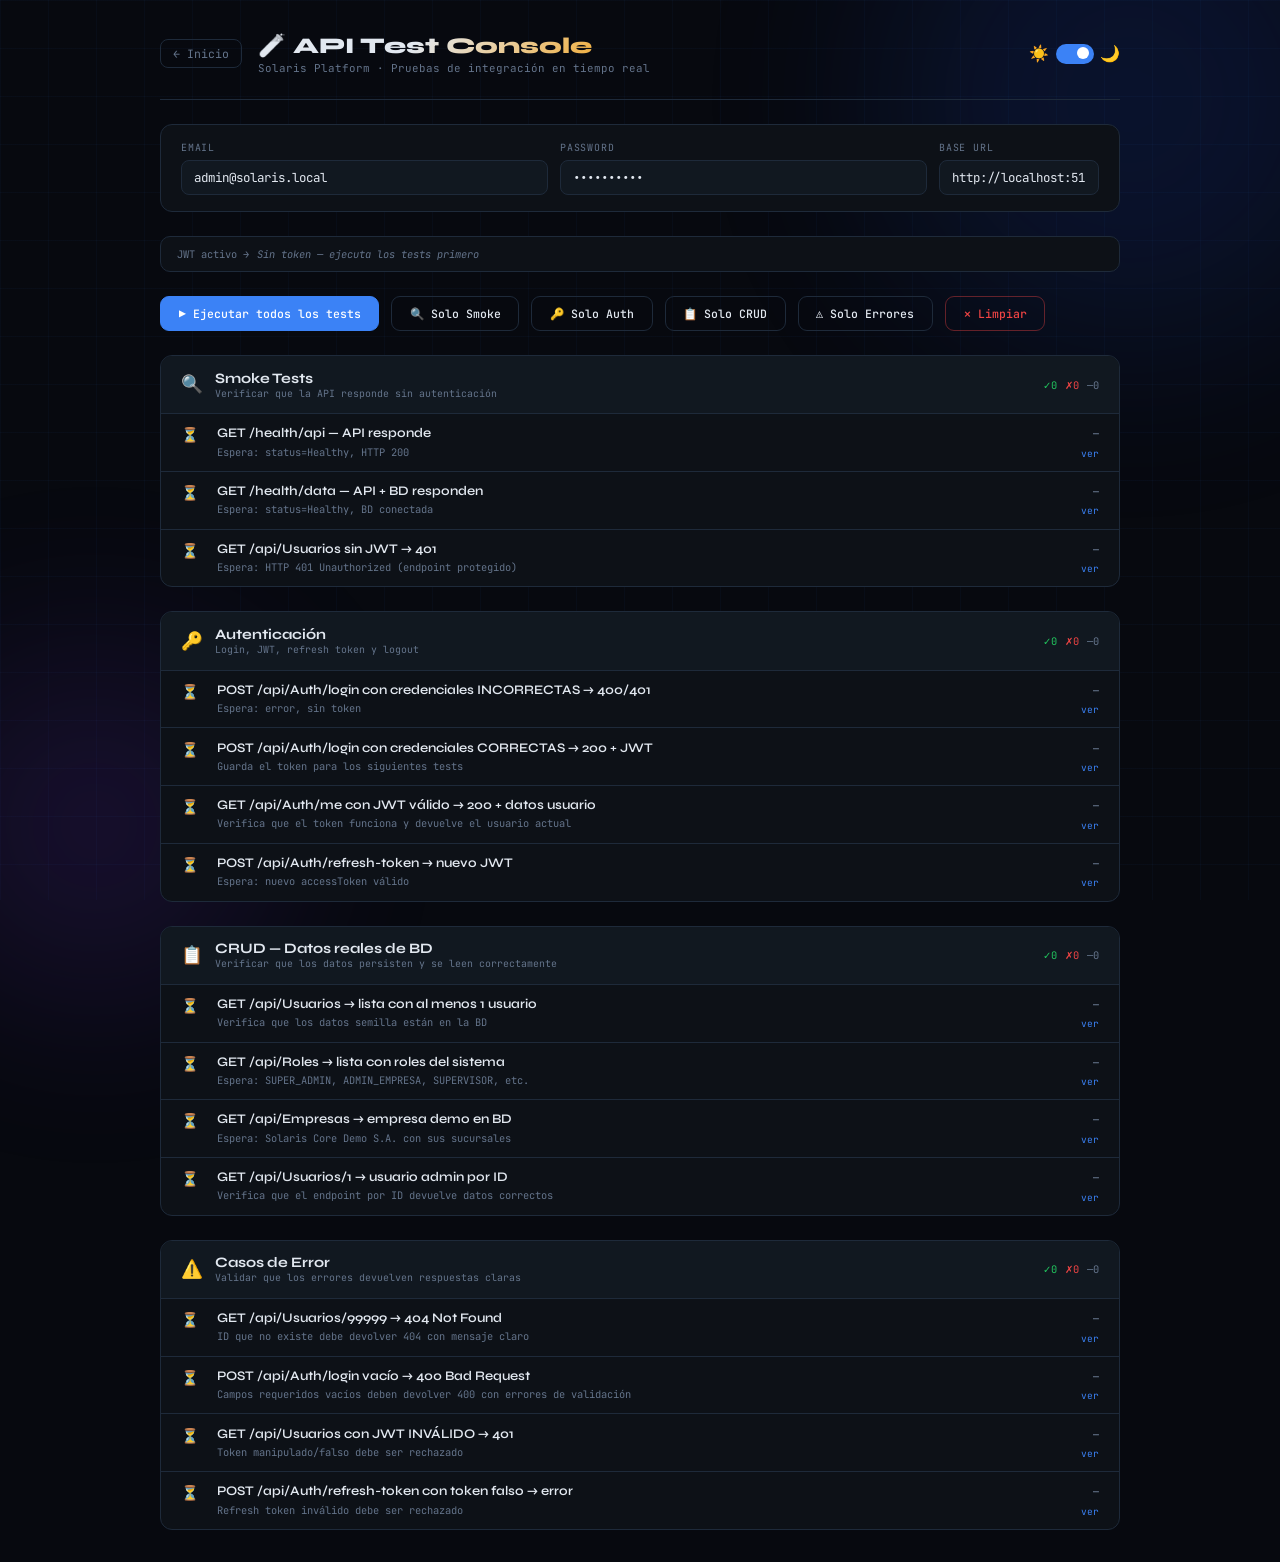
==== src/SolarisPlatform.API/wwwroot/test.html @ d30c2f40 "Primer commit - proyecto Solaris Platform" ====
<!DOCTYPE html>
<html lang="es" data-theme="dark">
<head>
  <meta charset="UTF-8" />
  <meta name="viewport" content="width=device-width, initial-scale=1.0" />
  <title>API Tests · Solaris Platform</title>
  <link rel="preconnect" href="https://fonts.googleapis.com" />
  <link href="https://fonts.googleapis.com/css2?family=Syne:wght@400;600;800&family=JetBrains+Mono:wght@300;400;500&display=swap" rel="stylesheet" />
  <style>
    *, *::before, *::after { box-sizing: border-box; margin: 0; padding: 0; }

    :root, [data-theme="dark"] {
      --bg:      #07090f; --surface: #0d1117; --surface2: #111820;
      --border:  #1e2a3a; --text: #e2e8f0;   --muted: #64748b;
      --green:   #22c55e; --red: #ef4444;     --yellow: #eab308;
      --blue:    #3b82f6; --accent: #f59e0b;
      --grid-color: rgba(59,130,246,.04);
    }
    [data-theme="light"] {
      --bg: #f1f5f9; --surface: #fff; --surface2: #f8fafc;
      --border: #cbd5e1; --text: #0f172a; --muted: #64748b;
      --green: #16a34a; --red: #dc2626; --yellow: #ca8a04;
      --blue: #2563eb; --accent: #d97706;
      --grid-color: rgba(37,99,235,.05);
    }

    body {
      background: var(--bg); color: var(--text);
      font-family: 'Syne', sans-serif;
      min-height: 100vh; padding: 2rem;
      transition: background .35s, color .35s;
    }
    body::before {
      content: ''; position: fixed; inset: 0; pointer-events: none;
      background-image:
        linear-gradient(var(--grid-color) 1px, transparent 1px),
        linear-gradient(90deg, var(--grid-color) 1px, transparent 1px);
      background-size: 48px 48px;
    }

    .orb { position: fixed; border-radius: 50%; filter: blur(100px); pointer-events: none; opacity: .15; animation: drift 16s ease-in-out infinite alternate; }
    .orb-1 { width: 500px; height: 500px; background: #1d4ed8; top: -150px; right: -100px; }
    .orb-2 { width: 350px; height: 350px; background: #7c3aed; bottom: -100px; left: -80px; animation-delay: 6s; }
    @keyframes drift { from { transform:translate(0,0); } to { transform:translate(20px,-25px); } }

    .page {
      position: relative; z-index: 1;
      max-width: 960px; margin: 0 auto;
      display: flex; flex-direction: column; gap: 1.5rem;
      animation: fadeUp .5s ease both;
    }
    @keyframes fadeUp { from { opacity:0; transform:translateY(20px); } to { opacity:1; transform:none; } }

    /* ── Header ── */
    .header {
      display: flex; align-items: center; gap: 1rem;
      border-bottom: 1px solid var(--border); padding-bottom: 1.5rem;
    }
    .back-btn {
      font-family: 'JetBrains Mono', monospace; font-size: .72rem; color: var(--muted);
      text-decoration: none; border: 1px solid var(--border);
      padding: .35rem .75rem; border-radius: 8px;
      transition: border-color .2s, color .2s;
    }
    .back-btn:hover { border-color: var(--blue); color: var(--blue); }
    .header-center h1 {
      font-size: 1.4rem; font-weight: 800;
      background: linear-gradient(135deg, var(--text) 40%, var(--accent));
      -webkit-background-clip: text; -webkit-text-fill-color: transparent; background-clip: text;
    }
    .header-center p { font-family: 'JetBrains Mono', monospace; font-size: .68rem; color: var(--muted); margin-top: 2px; }
    .header-right { margin-left: auto; display: flex; align-items: center; gap: .75rem; }

    /* theme switch */
    .theme-switch { display: flex; align-items: center; gap: .4rem; user-select: none; }
    .toggle { position: relative; width: 38px; height: 20px; cursor: pointer; }
    .toggle input { opacity: 0; width: 0; height: 0; position: absolute; }
    .track { position: absolute; inset: 0; border-radius: 999px; background: var(--border); transition: background .3s; }
    .toggle input:checked + .track { background: var(--blue); }
    .thumb { position: absolute; top: 3px; left: 3px; width: 12px; height: 12px; border-radius: 50%; background: #fff; transition: transform .3s; }
    .toggle input:checked ~ .thumb { transform: translateX(18px); }

    /* ── Credenciales ── */
    .creds-bar {
      display: flex; gap: .75rem; align-items: flex-end;
      background: var(--surface); border: 1px solid var(--border);
      border-radius: 12px; padding: 1rem 1.25rem;
    }
    .field { display: flex; flex-direction: column; gap: .35rem; flex: 1; }
    .field label { font-family: 'JetBrains Mono', monospace; font-size: .62rem; color: var(--muted); text-transform: uppercase; letter-spacing: .08em; }
    .field input {
      background: var(--surface2); border: 1px solid var(--border);
      color: var(--text); font-family: 'JetBrains Mono', monospace; font-size: .78rem;
      padding: .5rem .75rem; border-radius: 8px; outline: none;
      transition: border-color .2s;
    }
    .field input:focus { border-color: var(--blue); }

    /* Token display */
    .token-bar {
      display: flex; gap: .5rem; align-items: center;
      background: var(--surface); border: 1px solid var(--border);
      border-radius: 10px; padding: .65rem 1rem;
      font-family: 'JetBrains Mono', monospace; font-size: .65rem;
    }
    .token-label { color: var(--muted); white-space: nowrap; }
    .token-val { color: var(--green); flex: 1; overflow: hidden; text-overflow: ellipsis; white-space: nowrap; }
    .token-val.empty { color: var(--muted); font-style: italic; }

    /* ── Botones de acción ── */
    .actions { display: flex; gap: .75rem; flex-wrap: wrap; }
    .btn {
      display: flex; align-items: center; gap: .45rem;
      font-family: 'JetBrains Mono', monospace; font-size: .72rem; font-weight: 500;
      padding: .55rem 1.1rem; border-radius: 9px; border: 1px solid;
      cursor: pointer; transition: all .2s; white-space: nowrap;
    }
    .btn-primary { background: var(--blue); border-color: var(--blue); color: #fff; }
    .btn-primary:hover { background: #2563eb; }
    .btn-primary:disabled { opacity: .5; cursor: not-allowed; }
    .btn-outline { background: transparent; border-color: var(--border); color: var(--text); }
    .btn-outline:hover { border-color: var(--blue); color: var(--blue); }
    .btn-danger  { background: transparent; border-color: rgba(239,68,68,.4); color: var(--red); }
    .btn-danger:hover  { background: rgba(239,68,68,.1); }

    /* ── Suites de tests ── */
    .suite {
      background: var(--surface); border: 1px solid var(--border);
      border-radius: 12px; overflow: hidden;
    }
    .suite-header {
      display: flex; align-items: center; gap: .75rem;
      padding: .85rem 1.25rem; background: var(--surface2);
      border-bottom: 1px solid var(--border);
    }
    .suite-icon { font-size: 1.1rem; }
    .suite-title { font-weight: 700; font-size: .9rem; }
    .suite-desc  { font-family: 'JetBrains Mono', monospace; font-size: .62rem; color: var(--muted); }
    .suite-stats { margin-left: auto; display: flex; gap: .5rem; font-family: 'JetBrains Mono', monospace; font-size: .65rem; }
    .stat-ok  { color: var(--green); }
    .stat-err { color: var(--red); }
    .stat-skip{ color: var(--muted); }

    /* ── Test rows ── */
    .test-list { display: flex; flex-direction: column; }
    .test-row {
      display: grid; grid-template-columns: 24px 1fr auto;
      align-items: start; gap: .75rem;
      padding: .7rem 1.25rem;
      border-bottom: 1px solid var(--border);
      transition: background .15s;
    }
    .test-row:last-child { border-bottom: none; }
    .test-row:hover { background: var(--surface2); }

    .test-icon { font-size: .9rem; padding-top: 2px; }

    .test-body { display: flex; flex-direction: column; gap: .2rem; }
    .test-name { font-size: .82rem; font-weight: 600; }
    .test-desc { font-family: 'JetBrains Mono', monospace; font-size: .65rem; color: var(--muted); }

    /* Response detail expandible */
    .test-response {
      display: none; margin-top: .5rem;
      background: var(--bg); border: 1px solid var(--border);
      border-radius: 8px; padding: .6rem .85rem;
      font-family: 'JetBrains Mono', monospace; font-size: .65rem;
      color: var(--muted); max-height: 200px; overflow-y: auto;
      white-space: pre-wrap; word-break: break-all;
    }
    .test-response.visible { display: block; }

    .test-meta {
      display: flex; flex-direction: column; align-items: flex-end; gap: .2rem;
      font-family: 'JetBrains Mono', monospace; font-size: .62rem; color: var(--muted);
      white-space: nowrap; padding-top: 2px;
    }
    .test-status-code { font-weight: 600; }
    .test-status-code.ok  { color: var(--green); }
    .test-status-code.err { color: var(--red); }
    .test-ms { color: var(--muted); }

    .toggle-detail {
      background: none; border: none; cursor: pointer;
      font-family: 'JetBrains Mono', monospace; font-size: .6rem;
      color: var(--blue); padding: 0;
    }
    .toggle-detail:hover { text-decoration: underline; }

    /* ── Spinner ── */
    .spin {
      display: inline-block; width: 12px; height: 12px;
      border: 2px solid rgba(255,255,255,.3); border-top-color: #fff;
      border-radius: 50%; animation: spin .7s linear infinite;
    }
    @keyframes spin { to { transform: rotate(360deg); } }

    /* ── Resumen final ── */
    .summary {
      display: none; border-radius: 12px; padding: 1.1rem 1.5rem;
      border: 1px solid; font-weight: 700; font-size: 1rem;
      display: none; align-items: center; gap: 1rem;
    }
    .summary.show { display: flex; }
    .summary.pass { background: rgba(34,197,94,.08);  border-color: rgba(34,197,94,.3); color: var(--green); }
    .summary.fail { background: rgba(239,68,68,.08);  border-color: rgba(239,68,68,.3); color: var(--red); }
    .summary-detail { font-family: 'JetBrains Mono', monospace; font-size: .72rem; margin-left: auto; color: var(--muted); }
  </style>
</head>
<body>

  <div class="orb orb-1"></div>
  <div class="orb orb-2"></div>

  <div class="page">

    <!-- Header -->
    <div class="header">
      <a class="back-btn" href="/">← Inicio</a>
      <div class="header-center">
        <h1>🧪 API Test Console</h1>
        <p>Solaris Platform · Pruebas de integración en tiempo real</p>
      </div>
      <div class="header-right">
        <div class="theme-switch">
          <span>☀️</span>
          <label class="toggle">
            <input type="checkbox" id="themeToggle" />
            <span class="track"></span><span class="thumb"></span>
          </label>
          <span>🌙</span>
        </div>
      </div>
    </div>

    <!-- Credenciales -->
    <div class="creds-bar">
      <div class="field">
        <label>Email</label>
        <input type="text" id="email" value="admin@solaris.local" />
      </div>
      <div class="field">
        <label>Password</label>
        <input type="password" id="password" value="Admin123!#" />
      </div>
      <div class="field" style="max-width:160px">
        <label>Base URL</label>
        <input type="text" id="baseUrl" value="http://localhost:5180" />
      </div>
    </div>

    <!-- Token activo -->
    <div class="token-bar">
      <span class="token-label">JWT activo →</span>
      <span class="token-val empty" id="tokenDisplay">Sin token — ejecuta los tests primero</span>
    </div>

    <!-- Botones -->
    <div class="actions">
      <button class="btn btn-primary" id="btnRunAll" onclick="runAll()">
        ▶ Ejecutar todos los tests
      </button>
      <button class="btn btn-outline" onclick="runSuite('smoke')">🔍 Solo Smoke</button>
      <button class="btn btn-outline" onclick="runSuite('auth')">🔑 Solo Auth</button>
      <button class="btn btn-outline" onclick="runSuite('crud')">📋 Solo CRUD</button>
      <button class="btn btn-outline" onclick="runSuite('errors')">⚠️ Solo Errores</button>
      <button class="btn btn-danger"  onclick="clearAll()">✕ Limpiar</button>
    </div>

    <!-- Resumen -->
    <div class="summary" id="summary">
      <span id="summaryText">—</span>
      <span class="summary-detail" id="summaryDetail"></span>
    </div>

    <!-- ════════════════════════════════════════
         SUITE 1: SMOKE TESTS
         ¿La API responde? Sin autenticación
    ════════════════════════════════════════ -->
    <div class="suite" id="suite-smoke">
      <div class="suite-header">
        <span class="suite-icon">🔍</span>
        <div>
          <div class="suite-title">Smoke Tests</div>
          <div class="suite-desc">Verificar que la API responde sin autenticación</div>
        </div>
        <div class="suite-stats" id="stats-smoke">
          <span class="stat-ok"  id="smoke-ok">✓0</span>
          <span class="stat-err" id="smoke-err">✗0</span>
          <span class="stat-skip"id="smoke-skip">—0</span>
        </div>
      </div>
      <div class="test-list">
        <div class="test-row" id="t-health-api">
          <span class="test-icon">⏳</span>
          <div class="test-body">
            <span class="test-name">GET /health/api — API responde</span>
            <span class="test-desc">Espera: status=Healthy, HTTP 200</span>
            <pre class="test-response" id="r-health-api"></pre>
          </div>
          <div class="test-meta">
            <span class="test-status-code" id="c-health-api">—</span>
            <span class="test-ms"          id="m-health-api"></span>
            <button class="toggle-detail"  onclick="toggleDetail('health-api')">ver</button>
          </div>
        </div>
        <div class="test-row" id="t-health-data">
          <span class="test-icon">⏳</span>
          <div class="test-body">
            <span class="test-name">GET /health/data — API + BD responden</span>
            <span class="test-desc">Espera: status=Healthy, BD conectada</span>
            <pre class="test-response" id="r-health-data"></pre>
          </div>
          <div class="test-meta">
            <span class="test-status-code" id="c-health-data">—</span>
            <span class="test-ms"          id="m-health-data"></span>
            <button class="toggle-detail"  onclick="toggleDetail('health-data')">ver</button>
          </div>
        </div>
        <div class="test-row" id="t-unauth">
          <span class="test-icon">⏳</span>
          <div class="test-body">
            <span class="test-name">GET /api/Usuarios sin JWT → 401</span>
            <span class="test-desc">Espera: HTTP 401 Unauthorized (endpoint protegido)</span>
            <pre class="test-response" id="r-unauth"></pre>
          </div>
          <div class="test-meta">
            <span class="test-status-code" id="c-unauth">—</span>
            <span class="test-ms"          id="m-unauth"></span>
            <button class="toggle-detail"  onclick="toggleDetail('unauth')">ver</button>
          </div>
        </div>
      </div>
    </div>

    <!-- ════════════════════════════════════════
         SUITE 2: AUTENTICACIÓN
         Login, credenciales malas, refresh, logout
    ════════════════════════════════════════ -->
    <div class="suite" id="suite-auth">
      <div class="suite-header">
        <span class="suite-icon">🔑</span>
        <div>
          <div class="suite-title">Autenticación</div>
          <div class="suite-desc">Login, JWT, refresh token y logout</div>
        </div>
        <div class="suite-stats">
          <span class="stat-ok"  id="auth-ok">✓0</span>
          <span class="stat-err" id="auth-err">✗0</span>
          <span class="stat-skip"id="auth-skip">—0</span>
        </div>
      </div>
      <div class="test-list">
        <div class="test-row" id="t-login-bad">
          <span class="test-icon">⏳</span>
          <div class="test-body">
            <span class="test-name">POST /api/Auth/login con credenciales INCORRECTAS → 400/401</span>
            <span class="test-desc">Espera: error, sin token</span>
            <pre class="test-response" id="r-login-bad"></pre>
          </div>
          <div class="test-meta">
            <span class="test-status-code" id="c-login-bad">—</span>
            <span class="test-ms"          id="m-login-bad"></span>
            <button class="toggle-detail"  onclick="toggleDetail('login-bad')">ver</button>
          </div>
        </div>
        <div class="test-row" id="t-login-ok">
          <span class="test-icon">⏳</span>
          <div class="test-body">
            <span class="test-name">POST /api/Auth/login con credenciales CORRECTAS → 200 + JWT</span>
            <span class="test-desc">Guarda el token para los siguientes tests</span>
            <pre class="test-response" id="r-login-ok"></pre>
          </div>
          <div class="test-meta">
            <span class="test-status-code" id="c-login-ok">—</span>
            <span class="test-ms"          id="m-login-ok"></span>
            <button class="toggle-detail"  onclick="toggleDetail('login-ok')">ver</button>
          </div>
        </div>
        <div class="test-row" id="t-me">
          <span class="test-icon">⏳</span>
          <div class="test-body">
            <span class="test-name">GET /api/Auth/me con JWT válido → 200 + datos usuario</span>
            <span class="test-desc">Verifica que el token funciona y devuelve el usuario actual</span>
            <pre class="test-response" id="r-me"></pre>
          </div>
          <div class="test-meta">
            <span class="test-status-code" id="c-me">—</span>
            <span class="test-ms"          id="m-me"></span>
            <button class="toggle-detail"  onclick="toggleDetail('me')">ver</button>
          </div>
        </div>
        <div class="test-row" id="t-refresh">
          <span class="test-icon">⏳</span>
          <div class="test-body">
            <span class="test-name">POST /api/Auth/refresh-token → nuevo JWT</span>
            <span class="test-desc">Espera: nuevo accessToken válido</span>
            <pre class="test-response" id="r-refresh"></pre>
          </div>
          <div class="test-meta">
            <span class="test-status-code" id="c-refresh">—</span>
            <span class="test-ms"          id="m-refresh"></span>
            <button class="toggle-detail"  onclick="toggleDetail('refresh')">ver</button>
          </div>
        </div>
      </div>
    </div>

    <!-- ════════════════════════════════════════
         SUITE 3: CRUD
         Listar datos reales de la BD
    ════════════════════════════════════════ -->
    <div class="suite" id="suite-crud">
      <div class="suite-header">
        <span class="suite-icon">📋</span>
        <div>
          <div class="suite-title">CRUD — Datos reales de BD</div>
          <div class="suite-desc">Verificar que los datos persisten y se leen correctamente</div>
        </div>
        <div class="suite-stats">
          <span class="stat-ok"  id="crud-ok">✓0</span>
          <span class="stat-err" id="crud-err">✗0</span>
          <span class="stat-skip"id="crud-skip">—0</span>
        </div>
      </div>
      <div class="test-list">
        <div class="test-row" id="t-list-usuarios">
          <span class="test-icon">⏳</span>
          <div class="test-body">
            <span class="test-name">GET /api/Usuarios → lista con al menos 1 usuario</span>
            <span class="test-desc">Verifica que los datos semilla están en la BD</span>
            <pre class="test-response" id="r-list-usuarios"></pre>
          </div>
          <div class="test-meta">
            <span class="test-status-code" id="c-list-usuarios">—</span>
            <span class="test-ms"          id="m-list-usuarios"></span>
            <button class="toggle-detail"  onclick="toggleDetail('list-usuarios')">ver</button>
          </div>
        </div>
        <div class="test-row" id="t-list-roles">
          <span class="test-icon">⏳</span>
          <div class="test-body">
            <span class="test-name">GET /api/Roles → lista con roles del sistema</span>
            <span class="test-desc">Espera: SUPER_ADMIN, ADMIN_EMPRESA, SUPERVISOR, etc.</span>
            <pre class="test-response" id="r-list-roles"></pre>
          </div>
          <div class="test-meta">
            <span class="test-status-code" id="c-list-roles">—</span>
            <span class="test-ms"          id="m-list-roles"></span>
            <button class="toggle-detail"  onclick="toggleDetail('list-roles')">ver</button>
          </div>
        </div>
        <div class="test-row" id="t-list-empresas">
          <span class="test-icon">⏳</span>
          <div class="test-body">
            <span class="test-name">GET /api/Empresas → empresa demo en BD</span>
            <span class="test-desc">Espera: Solaris Core Demo S.A. con sus sucursales</span>
            <pre class="test-response" id="r-list-empresas"></pre>
          </div>
          <div class="test-meta">
            <span class="test-status-code" id="c-list-empresas">—</span>
            <span class="test-ms"          id="m-list-empresas"></span>
            <button class="toggle-detail"  onclick="toggleDetail('list-empresas')">ver</button>
          </div>
        </div>
        <div class="test-row" id="t-get-usuario">
          <span class="test-icon">⏳</span>
          <div class="test-body">
            <span class="test-name">GET /api/Usuarios/1 → usuario admin por ID</span>
            <span class="test-desc">Verifica que el endpoint por ID devuelve datos correctos</span>
            <pre class="test-response" id="r-get-usuario"></pre>
          </div>
          <div class="test-meta">
            <span class="test-status-code" id="c-get-usuario">—</span>
            <span class="test-ms"          id="m-get-usuario"></span>
            <button class="toggle-detail"  onclick="toggleDetail('get-usuario')">ver</button>
          </div>
        </div>
      </div>
    </div>

    <!-- ════════════════════════════════════════
         SUITE 4: CASOS DE ERROR
         Validar que los errores se manejan bien
    ════════════════════════════════════════ -->
    <div class="suite" id="suite-errors">
      <div class="suite-header">
        <span class="suite-icon">⚠️</span>
        <div>
          <div class="suite-title">Casos de Error</div>
          <div class="suite-desc">Validar que los errores devuelven respuestas claras</div>
        </div>
        <div class="suite-stats">
          <span class="stat-ok"  id="errors-ok">✓0</span>
          <span class="stat-err" id="errors-err">✗0</span>
          <span class="stat-skip"id="errors-skip">—0</span>
        </div>
      </div>
      <div class="test-list">
        <div class="test-row" id="t-404-usuario">
          <span class="test-icon">⏳</span>
          <div class="test-body">
            <span class="test-name">GET /api/Usuarios/99999 → 404 Not Found</span>
            <span class="test-desc">ID que no existe debe devolver 404 con mensaje claro</span>
            <pre class="test-response" id="r-404-usuario"></pre>
          </div>
          <div class="test-meta">
            <span class="test-status-code" id="c-404-usuario">—</span>
            <span class="test-ms"          id="m-404-usuario"></span>
            <button class="toggle-detail"  onclick="toggleDetail('404-usuario')">ver</button>
          </div>
        </div>
        <div class="test-row" id="t-login-empty">
          <span class="test-icon">⏳</span>
          <div class="test-body">
            <span class="test-name">POST /api/Auth/login vacío → 400 Bad Request</span>
            <span class="test-desc">Campos requeridos vacíos deben devolver 400 con errores de validación</span>
            <pre class="test-response" id="r-login-empty"></pre>
          </div>
          <div class="test-meta">
            <span class="test-status-code" id="c-login-empty">—</span>
            <span class="test-ms"          id="m-login-empty"></span>
            <button class="toggle-detail"  onclick="toggleDetail('login-empty')">ver</button>
          </div>
        </div>
        <div class="test-row" id="t-invalid-token">
          <span class="test-icon">⏳</span>
          <div class="test-body">
            <span class="test-name">GET /api/Usuarios con JWT INVÁLIDO → 401</span>
            <span class="test-desc">Token manipulado/falso debe ser rechazado</span>
            <pre class="test-response" id="r-invalid-token"></pre>
          </div>
          <div class="test-meta">
            <span class="test-status-code" id="c-invalid-token">—</span>
            <span class="test-ms"          id="m-invalid-token"></span>
            <button class="toggle-detail"  onclick="toggleDetail('invalid-token')">ver</button>
          </div>
        </div>
        <div class="test-row" id="t-bad-refresh">
          <span class="test-icon">⏳</span>
          <div class="test-body">
            <span class="test-name">POST /api/Auth/refresh-token con token falso → error</span>
            <span class="test-desc">Refresh token inválido debe ser rechazado</span>
            <pre class="test-response" id="r-bad-refresh"></pre>
          </div>
          <div class="test-meta">
            <span class="test-status-code" id="c-bad-refresh">—</span>
            <span class="test-ms"          id="m-bad-refresh"></span>
            <button class="toggle-detail"  onclick="toggleDetail('bad-refresh')">ver</button>
          </div>
        </div>
      </div>
    </div>

  </div><!-- /page -->

  <script>
    // ── Estado global ──────────────────────────────────────
    let JWT = '';
    let REFRESH_TOKEN = '';
    let totalOk  = 0;
    let totalErr = 0;

    const suiteCounters = {
      smoke:  { ok:0, err:0, skip:0 },
      auth:   { ok:0, err:0, skip:0 },
      crud:   { ok:0, err:0, skip:0 },
      errors: { ok:0, err:0, skip:0 },
    };

    // ── Theme ──────────────────────────────────────────────
    const html   = document.documentElement;
    const toggle = document.getElementById('themeToggle');
    applyTheme(localStorage.getItem('solaris-theme') || 'dark');
    toggle.addEventListener('change', () => {
      const t = toggle.checked ? 'dark' : 'light';
      applyTheme(t); localStorage.setItem('solaris-theme', t);
    });
    function applyTheme(t) { html.setAttribute('data-theme', t); toggle.checked = (t === 'dark'); }

    // ── Helpers ───────────────────────────────────────────
    function base() { return document.getElementById('baseUrl').value.trim().replace(/\/$/, ''); }

    // Hace un fetch y devuelve { status, data, ms }
    async function api(method, path, body, token) {
      const headers = { 'Content-Type': 'application/json' };
      if (token) headers['Authorization'] = 'Bearer ' + token;
      const t0  = performance.now();
      const res = await fetch(base() + path, {
        method,
        headers,
        body: body ? JSON.stringify(body) : undefined
      });
      const ms   = Math.round(performance.now() - t0);
      let data;
      try { data = await res.json(); } catch { data = null; }
      return { status: res.status, data, ms };
    }

    // Marca un test como corriendo
    function setRunning(id) {
      document.querySelector(`#t-${id} .test-icon`).textContent = '⏳';
    }

    // Marca resultado de un test
    function setResult(id, passed, status, ms, data, suite) {
      const icon = document.querySelector(`#t-${id} .test-icon`);
      icon.textContent = passed ? '✅' : '❌';

      const codeEl = document.getElementById(`c-${id}`);
      codeEl.textContent = status;
      codeEl.className   = 'test-status-code ' + (passed ? 'ok' : 'err');

      document.getElementById(`m-${id}`).textContent = ms + 'ms';

      const pre = document.getElementById(`r-${id}`);
      pre.textContent = JSON.stringify(data, null, 2);

      // Counters
      if (passed) { suiteCounters[suite].ok++;  totalOk++;  }
      else        { suiteCounters[suite].err++; totalErr++; }
      updateSuiteStats(suite);
    }

    function updateSuiteStats(suite) {
      const c = suiteCounters[suite];
      document.getElementById(`${suite}-ok`).textContent   = `✓${c.ok}`;
      document.getElementById(`${suite}-err`).textContent  = `✗${c.err}`;
      document.getElementById(`${suite}-skip`).textContent = `—${c.skip}`;
    }

    function toggleDetail(id) {
      document.getElementById(`r-${id}`).classList.toggle('visible');
    }

    function delay(ms) { return new Promise(r => setTimeout(r, ms)); }

    // ── Limpiar ───────────────────────────────────────────
    function clearAll() {
      JWT = ''; REFRESH_TOKEN = ''; totalOk = 0; totalErr = 0;
      Object.keys(suiteCounters).forEach(s => { suiteCounters[s] = {ok:0,err:0,skip:0}; updateSuiteStats(s); });
      document.getElementById('tokenDisplay').textContent = 'Sin token — ejecuta los tests primero';
      document.getElementById('tokenDisplay').className  = 'token-val empty';
      document.querySelectorAll('.test-icon').forEach(el => el.textContent = '⏳');
      document.querySelectorAll('.test-status-code').forEach(el => { el.textContent = '—'; el.className = 'test-status-code'; });
      document.querySelectorAll('.test-ms').forEach(el => el.textContent = '');
      document.querySelectorAll('.test-response').forEach(el => { el.textContent = ''; el.classList.remove('visible'); });
      document.getElementById('summary').className = 'summary';
    }

    // ── SUITE SMOKE ───────────────────────────────────────
    async function runSmoke() {
      // Test 1: /health/api
      setRunning('health-api');
      try {
        const r = await api('GET', '/health/api');
        setResult('health-api', r.status === 200 && r.data?.status === 'Healthy', r.status, r.ms, r.data, 'smoke');
      } catch(e) { setResult('health-api', false, 'ERR', 0, {error: e.message}, 'smoke'); }

      await delay(300);

      // Test 2: /health/data
      setRunning('health-data');
      try {
        const r = await api('GET', '/health/data');
        const dbOk = r.data?.checks?.find(c => c.name === 'database')?.status === 'Healthy';
        setResult('health-data', r.status === 200 && dbOk, r.status, r.ms, r.data, 'smoke');
      } catch(e) { setResult('health-data', false, 'ERR', 0, {error: e.message}, 'smoke'); }

      await delay(300);

      // Test 3: endpoint protegido sin JWT
      setRunning('unauth');
      try {
        const r = await api('GET', '/api/Usuarios');
        setResult('unauth', r.status === 401, r.status, r.ms, r.data, 'smoke');
      } catch(e) { setResult('unauth', false, 'ERR', 0, {error: e.message}, 'smoke'); }
    }

    // ── SUITE AUTH ────────────────────────────────────────
    async function runAuth() {
      // Test 1: Login con credenciales incorrectas
      setRunning('login-bad');
      try {
        const r = await api('POST', '/api/Auth/login', { email: 'malo@test.com', password: 'ContraseñaMala123!' });
        setResult('login-bad', r.status === 400 || r.status === 401, r.status, r.ms, r.data, 'auth');
      } catch(e) { setResult('login-bad', false, 'ERR', 0, {error: e.message}, 'auth'); }

      await delay(300);

      // Test 2: Login correcto
      setRunning('login-ok');
      try {
        const email    = document.getElementById('email').value;
        const password = document.getElementById('password').value;
        const r = await api('POST', '/api/Auth/login', { email, password });
        // La API devuelve: { data: { token, refreshToken, usuario... }, success, message }
        const token = r.data?.data?.token || r.data?.token || r.data?.accessToken;
        const rToken = r.data?.data?.refreshToken || r.data?.refreshToken;
        const ok = r.status === 200 && token;
        if (ok) {
          JWT           = token;
          REFRESH_TOKEN = rToken;
          const el = document.getElementById('tokenDisplay');
          el.textContent = JWT.substring(0, 60) + '...';
          el.className   = 'token-val';
        }
        // Mostrar respuesta completa pero ocultando el token completo
        const displayData = r.data ? JSON.parse(JSON.stringify(r.data)) : null;
        if (displayData?.data?.token) displayData.data.token = displayData.data.token.substring(0,40) + '...';
        setResult('login-ok', ok, r.status, r.ms, displayData, 'auth');
      } catch(e) { setResult('login-ok', false, 'ERR', 0, {error: e.message}, 'auth'); }

      await delay(300);

      // Test 3: GET /me con JWT válido
      setRunning('me');
      try {
        const r = await api('GET', '/api/Auth/me', null, JWT);
        const email = r.data?.data?.email || r.data?.email;
        setResult('me', r.status === 200 && email, r.status, r.ms, r.data, 'auth');
      } catch(e) { setResult('me', false, 'ERR', 0, {error: e.message}, 'auth'); }

      await delay(300);

      // Test 4: Refresh token
      setRunning('refresh');
      try {
        // Tu API espera { RefreshToken: "..." } según el error de validación
        const r = await api('POST', '/api/Auth/refresh-token', { RefreshToken: REFRESH_TOKEN });
        const newToken = r.data?.data?.token || r.data?.data?.accessToken || r.data?.accessToken || r.data?.token;
        const ok = r.status === 200 && newToken;
        if (ok) JWT = newToken;
        const displayData = r.data ? JSON.parse(JSON.stringify(r.data)) : null;
        if (displayData?.data?.token) displayData.data.token = displayData.data.token.substring(0,40) + '...';
        setResult('refresh', ok, r.status, r.ms, displayData, 'auth');
      } catch(e) { setResult('refresh', false, 'ERR', 0, {error: e.message}, 'auth'); }
    }

    // ── SUITE CRUD ────────────────────────────────────────
    async function runCrud() {
      // Test 1: Listar usuarios
      setRunning('list-usuarios');
      try {
        const r = await api('GET', '/api/Usuarios', null, JWT);
        // La API puede devolver: array directo, { data: [...] }, { items: [...] }, { data: { items: [...] } }
        const items = Array.isArray(r.data) ? r.data
                    : Array.isArray(r.data?.data) ? r.data.data
                    : r.data?.items || r.data?.data?.items || [];
        const hasData = r.status === 200 && items.length > 0;
        setResult('list-usuarios', hasData, r.status, r.ms, r.data, 'crud');
      } catch(e) { setResult('list-usuarios', false, 'ERR', 0, {error: e.message}, 'crud'); }

      await delay(300);

      // Test 2: Listar roles
      setRunning('list-roles');
      try {
        const r = await api('GET', '/api/Roles', null, JWT);
        const hasData = r.status === 200;
        setResult('list-roles', hasData, r.status, r.ms, r.data, 'crud');
      } catch(e) { setResult('list-roles', false, 'ERR', 0, {error: e.message}, 'crud'); }

      await delay(300);

      // Test 3: Listar empresas
      setRunning('list-empresas');
      try {
        const r = await api('GET', '/api/Empresas', null, JWT);
        setResult('list-empresas', r.status === 200, r.status, r.ms, r.data, 'crud');
      } catch(e) { setResult('list-empresas', false, 'ERR', 0, {error: e.message}, 'crud'); }

      await delay(300);

      // Test 4: Usuario por ID
      setRunning('get-usuario');
      try {
        const r = await api('GET', '/api/Usuarios/1', null, JWT);
        setResult('get-usuario', r.status === 200, r.status, r.ms, r.data, 'crud');
      } catch(e) { setResult('get-usuario', false, 'ERR', 0, {error: e.message}, 'crud'); }
    }

    // ── SUITE ERRORS ──────────────────────────────────────
    async function runErrors() {
      // Test 1: ID inexistente
      setRunning('404-usuario');
      try {
        const r = await api('GET', '/api/Usuarios/99999', null, JWT);
        setResult('404-usuario', r.status === 404, r.status, r.ms, r.data, 'errors');
      } catch(e) { setResult('404-usuario', false, 'ERR', 0, {error: e.message}, 'errors'); }

      await delay(300);

      // Test 2: Login vacío
      setRunning('login-empty');
      try {
        const r = await api('POST', '/api/Auth/login', { email: '', password: '' });
        setResult('login-empty', r.status === 400, r.status, r.ms, r.data, 'errors');
      } catch(e) { setResult('login-empty', false, 'ERR', 0, {error: e.message}, 'errors'); }

      await delay(300);

      // Test 3: Token inválido
      setRunning('invalid-token');
      try {
        const r = await api('GET', '/api/Usuarios', null, 'eyJhbGciOiJIUzI1NiJ9.FAKE.INVALID');
        setResult('invalid-token', r.status === 401, r.status, r.ms, r.data, 'errors');
      } catch(e) { setResult('invalid-token', false, 'ERR', 0, {error: e.message}, 'errors'); }

      await delay(300);

      // Test 4: Refresh token falso
      setRunning('bad-refresh');
      try {
        const r = await api('POST', '/api/Auth/refresh-token', { refreshToken: 'token-falso-12345' });
        setResult('bad-refresh', r.status === 400 || r.status === 401, r.status, r.ms, r.data, 'errors');
      } catch(e) { setResult('bad-refresh', false, 'ERR', 0, {error: e.message}, 'errors'); }
    }

    // ── Run por suite ─────────────────────────────────────
    async function runSuite(name) {
      const btn = document.getElementById('btnRunAll');
      btn.disabled = true;
      if (name === 'smoke')  await runSmoke();
      if (name === 'auth')   await runAuth();
      if (name === 'crud')   await runCrud();
      if (name === 'errors') await runErrors();
      btn.disabled = false;
      showSummary();
    }

    // ── Run all ───────────────────────────────────────────
    async function runAll() {
      clearAll();
      const btn = document.getElementById('btnRunAll');
      btn.disabled = true;
      btn.innerHTML = '<span class="spin"></span> Ejecutando...';

      await runSmoke();
      await delay(400);
      await runAuth();
      await delay(400);
      await runCrud();
      await delay(400);
      await runErrors();

      btn.disabled = false;
      btn.innerHTML = '▶ Ejecutar todos los tests';
      showSummary();
    }

    // ── Resumen final ─────────────────────────────────────
    function showSummary() {
      const total  = totalOk + totalErr;
      const allOk  = totalErr === 0;
      const el     = document.getElementById('summary');
      el.className = 'summary show ' + (allOk ? 'pass' : 'fail');
      document.getElementById('summaryText').textContent =
        allOk ? `✅ Todos los tests pasaron (${totalOk}/${total})` : `❌ ${totalErr} test(s) fallaron`;
      document.getElementById('summaryDetail').textContent =
        `${totalOk} correctos · ${totalErr} fallidos · ${total} total`;
    }
  </script>

</body>
</html>
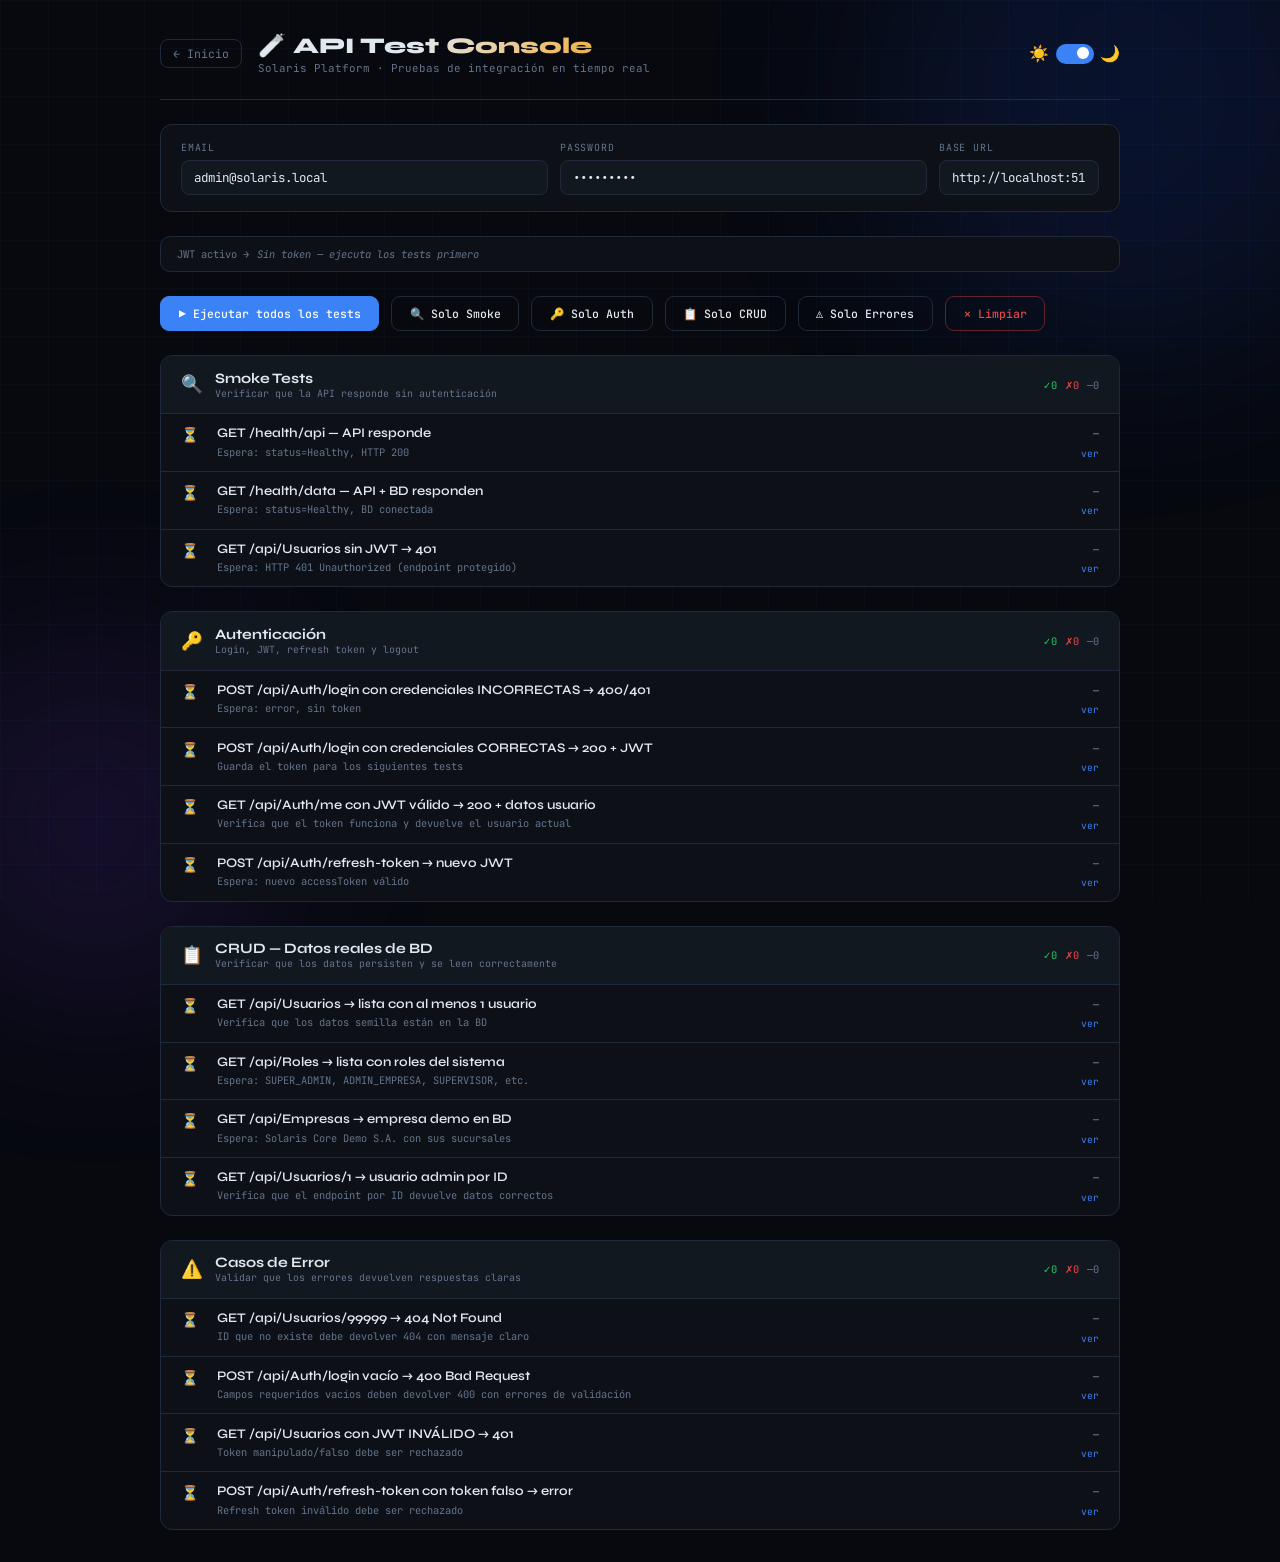
==== commit 9ea10496: "add - avances proyectos" ====
--- a/src/SolarisPlatform.API/wwwroot/test.html
+++ b/src/SolarisPlatform.API/wwwroot/test.html
@@ -241,7 +241,7 @@
       </div>
       <div class="field">
         <label>Password</label>
-        <input type="password" id="password" value="Admin123!#" />
+        <input type="password" id="password" value="Admin123!" />
       </div>
       <div class="field" style="max-width:160px">
         <label>Base URL</label>
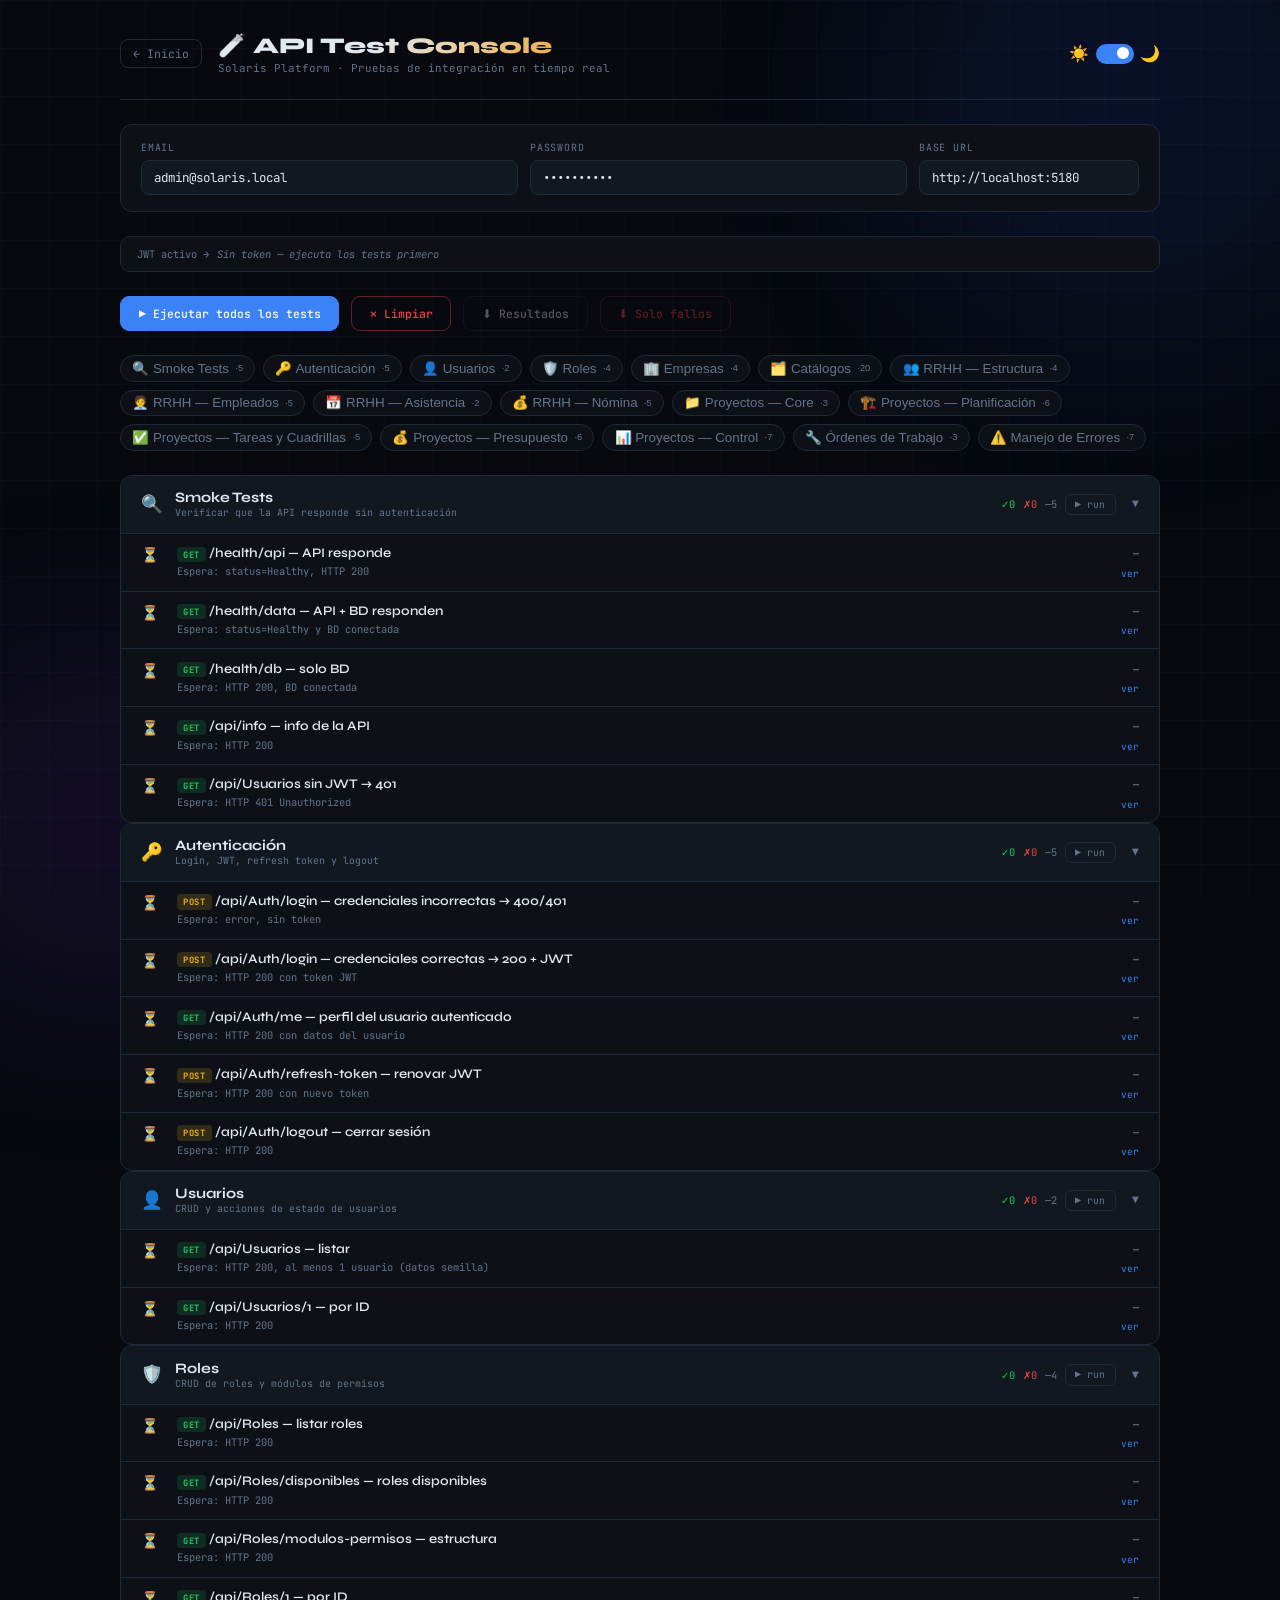
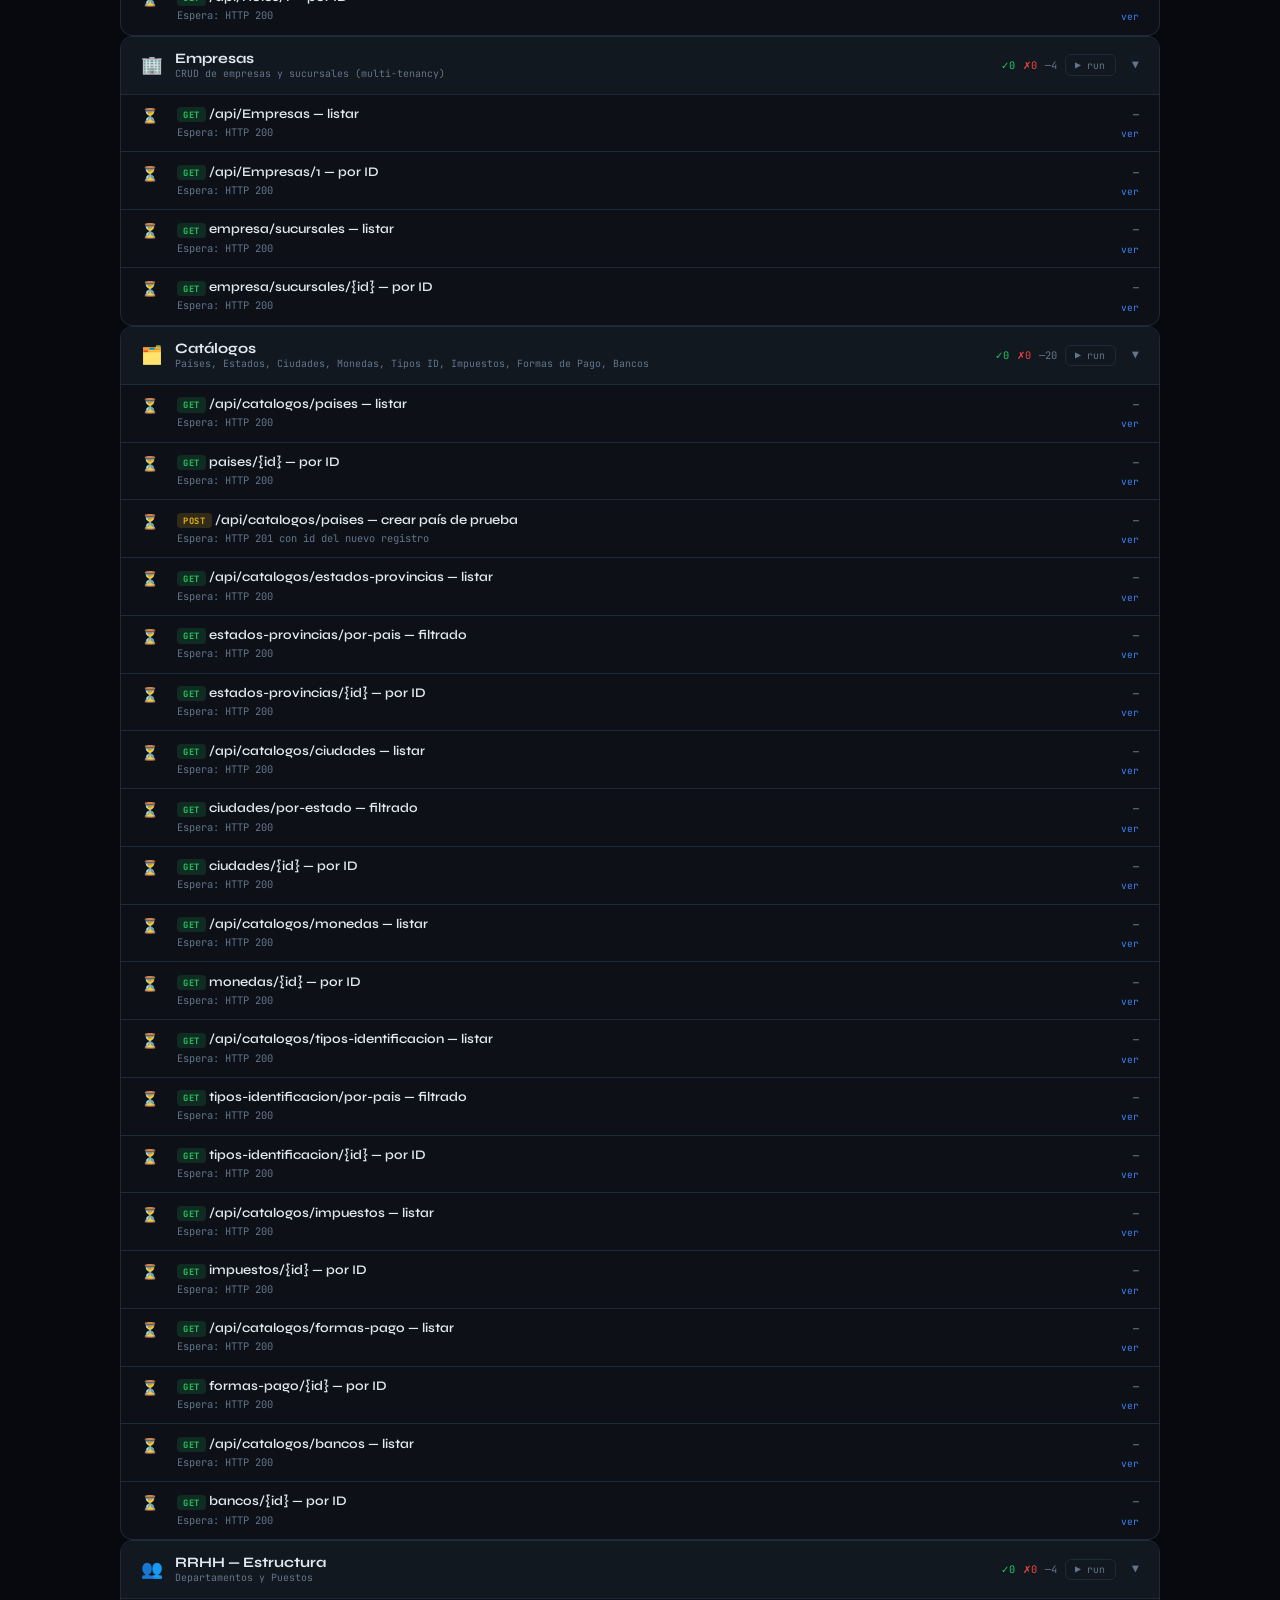
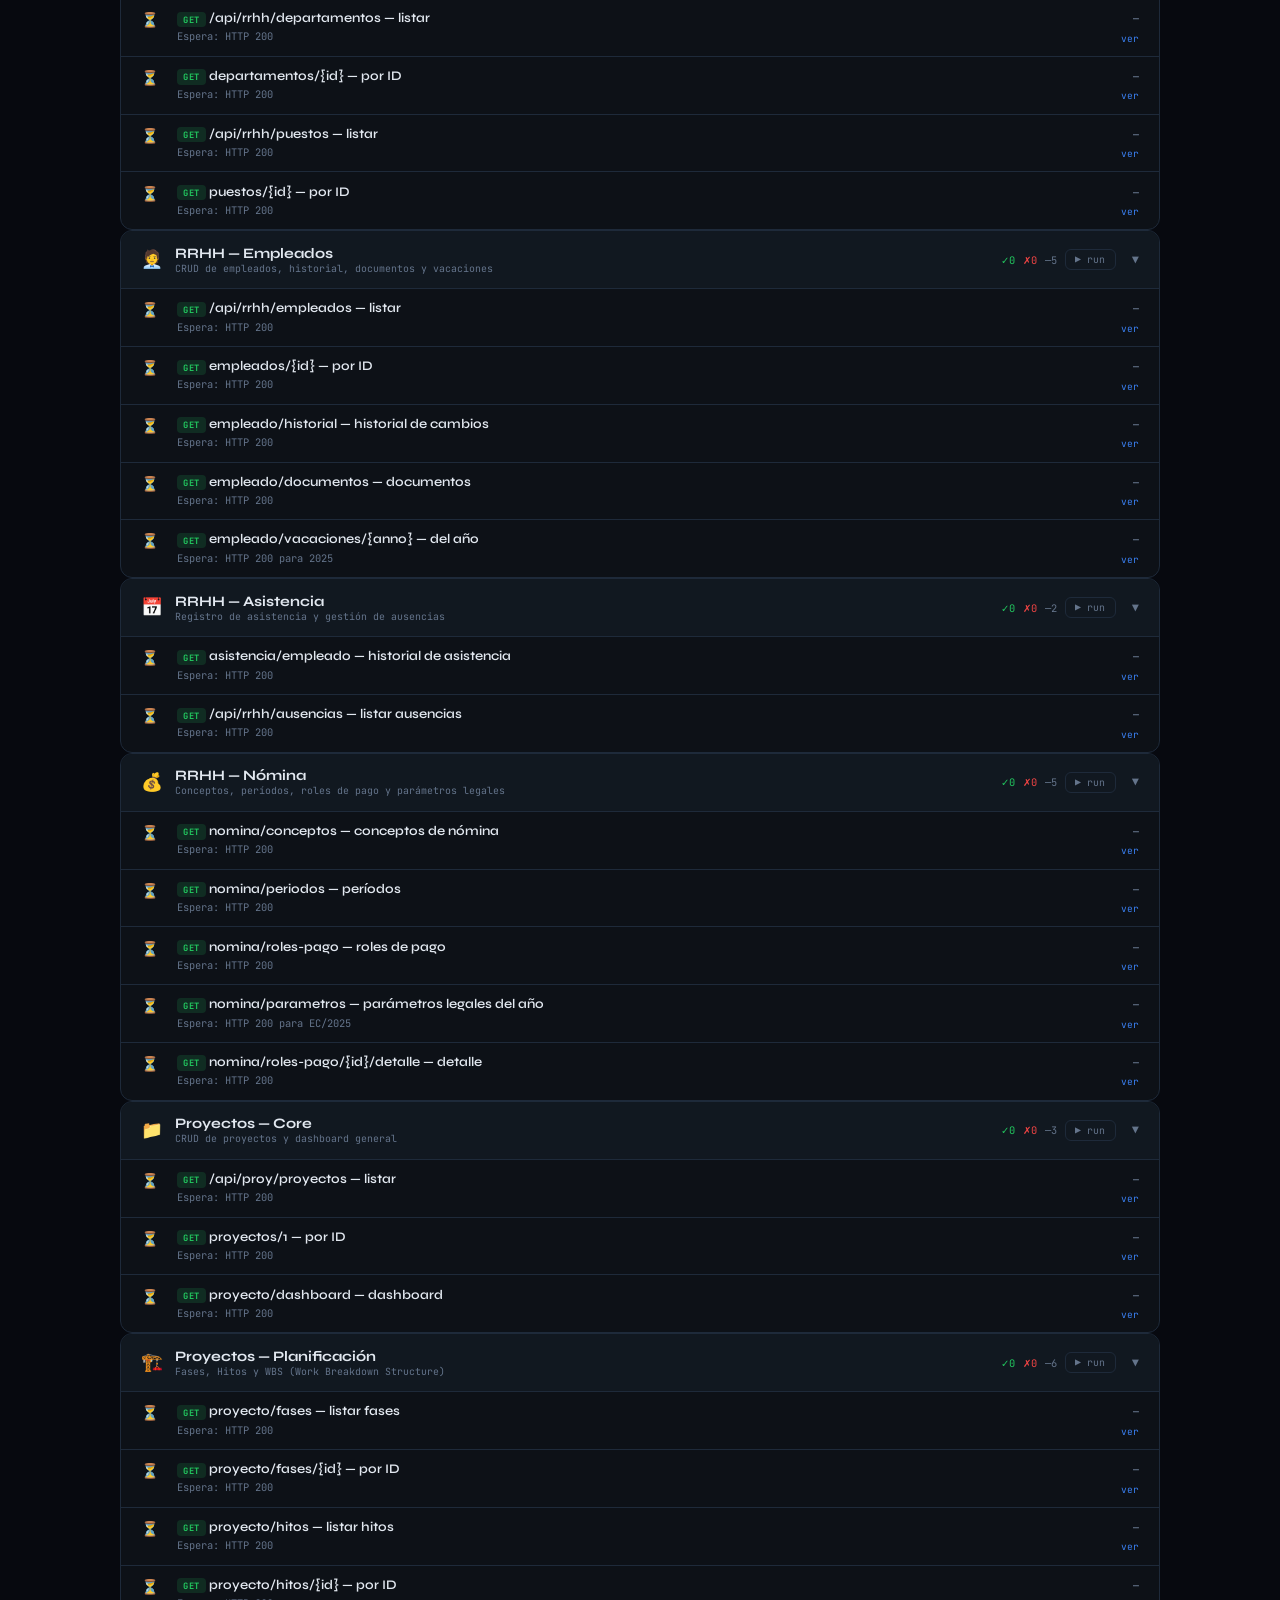
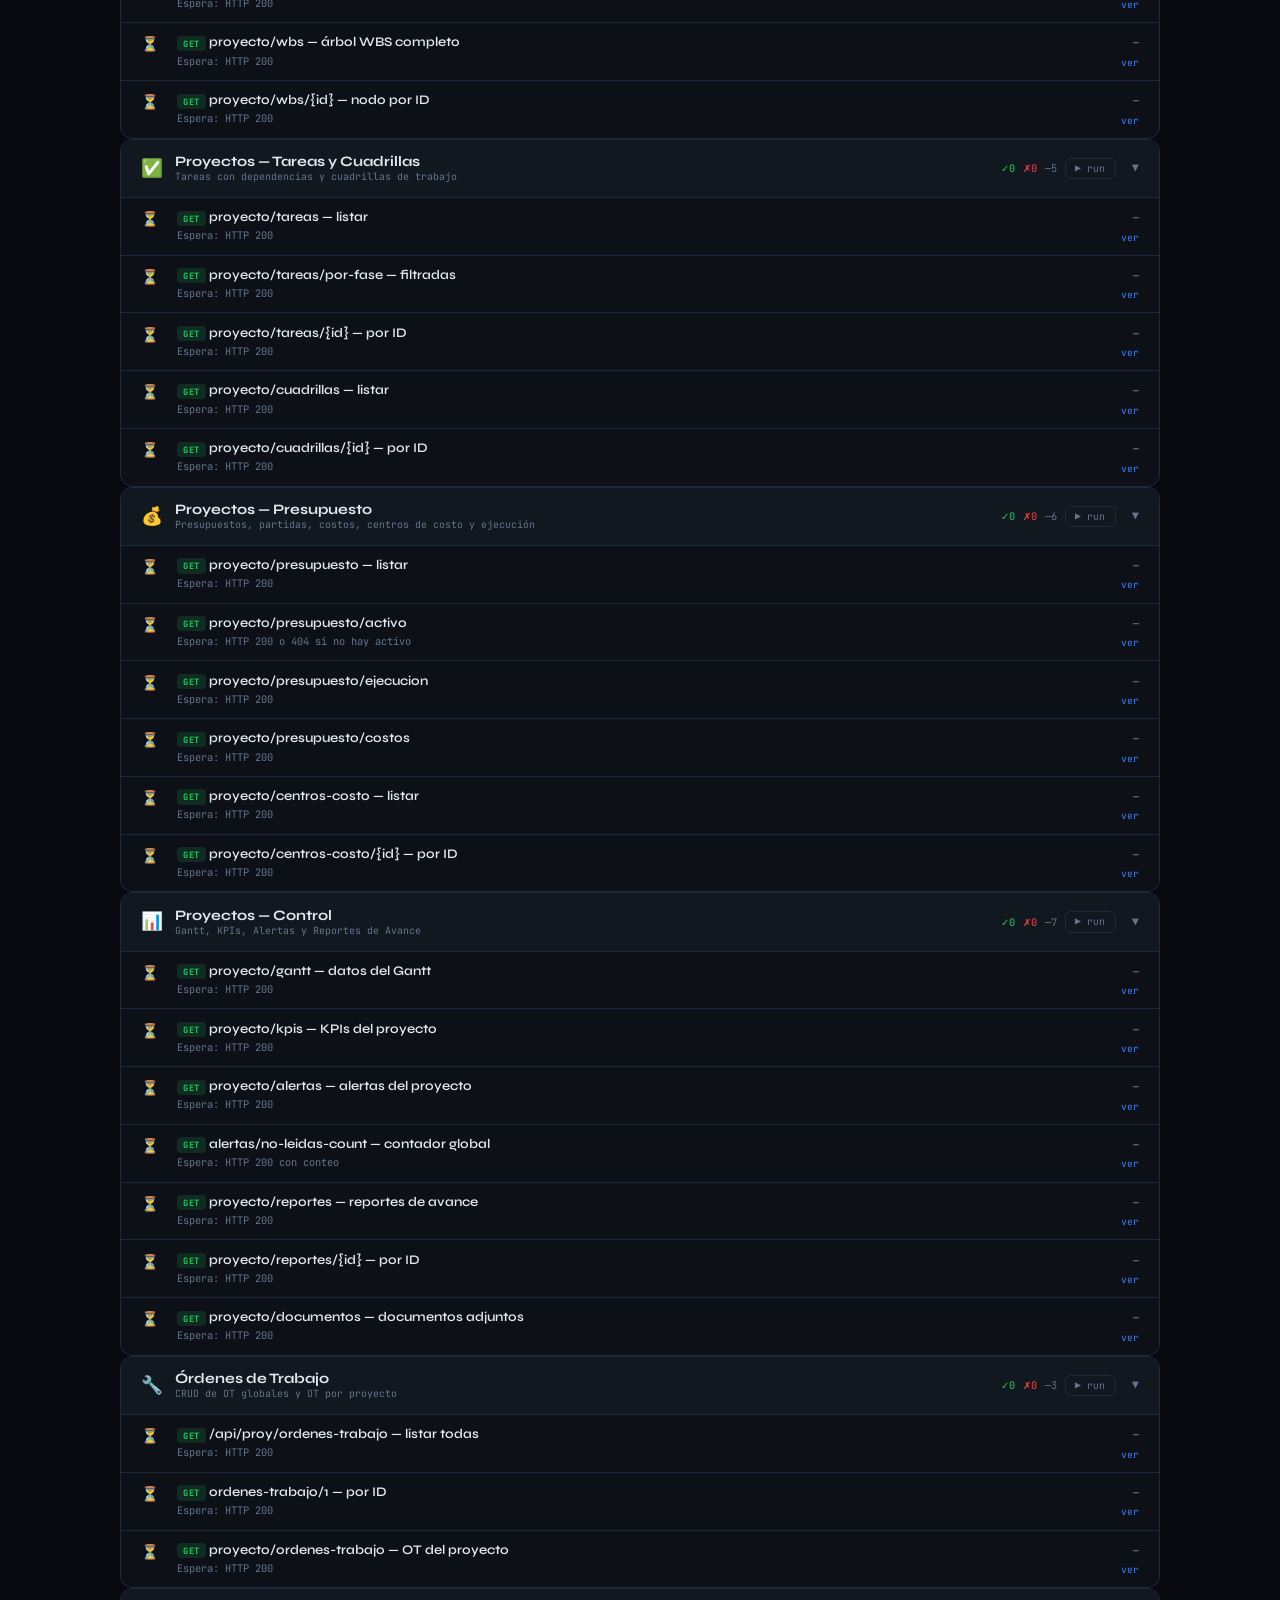
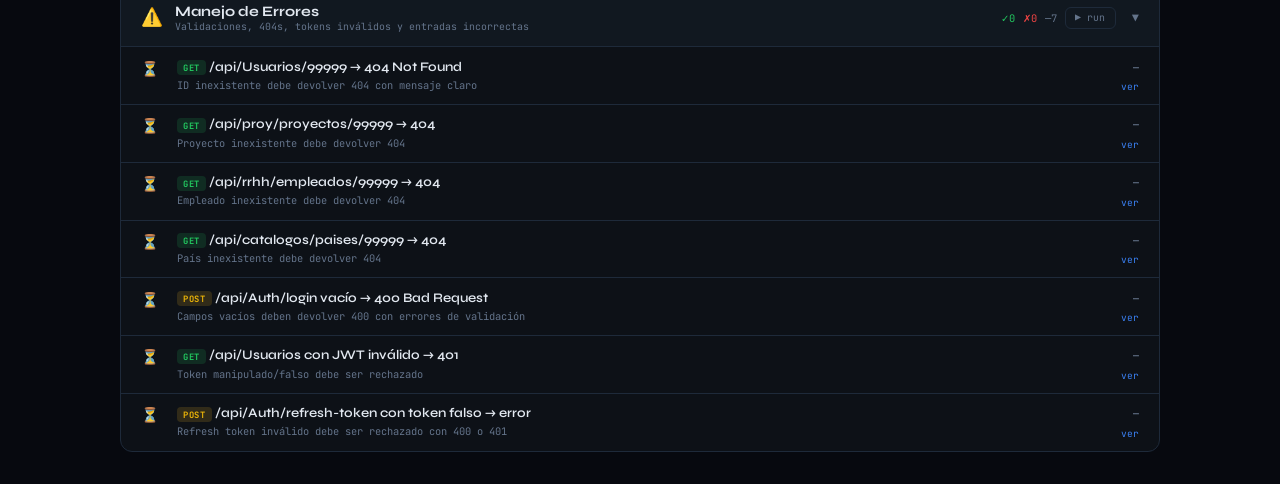
==== commit bb167da0: "feature - mejora en el testeo de los endpoint" ====
--- a/src/SolarisPlatform.API/wwwroot/test.html
+++ b/src/SolarisPlatform.API/wwwroot/test.html
@@ -7,23 +7,36 @@
   <link rel="preconnect" href="https://fonts.googleapis.com" />
   <link href="https://fonts.googleapis.com/css2?family=Syne:wght@400;600;800&family=JetBrains+Mono:wght@300;400;500&display=swap" rel="stylesheet" />
   <style>
+    /* ── Reset ── */
     *, *::before, *::after { box-sizing: border-box; margin: 0; padding: 0; }
 
+    /* ── Variables de tema ── */
     :root, [data-theme="dark"] {
       --bg:      #07090f; --surface: #0d1117; --surface2: #111820;
-      --border:  #1e2a3a; --text: #e2e8f0;   --muted: #64748b;
-      --green:   #22c55e; --red: #ef4444;     --yellow: #eab308;
+      --border:  #1e2a3a; --text: #e2e8f0;    --muted: #64748b;
+      --green:   #22c55e; --red: #ef4444;      --yellow: #eab308;
       --blue:    #3b82f6; --accent: #f59e0b;
       --grid-color: rgba(59,130,246,.04);
+      --err-bg: rgba(239,68,68,.06);  --err-border: rgba(239,68,68,.25);
+      --ok-bg:  rgba(34,197,94,.06);  --ok-border:  rgba(34,197,94,.2);
+      /* JSON syntax highlight — dark */
+      --json-key:  #7dd3fc; --json-str: #86efac;
+      --json-num:  #fbbf24; --json-bool: #c084fc; --json-null: #64748b;
     }
     [data-theme="light"] {
       --bg: #f1f5f9; --surface: #fff; --surface2: #f8fafc;
       --border: #cbd5e1; --text: #0f172a; --muted: #64748b;
-      --green: #16a34a; --red: #dc2626; --yellow: #ca8a04;
-      --blue: #2563eb; --accent: #d97706;
+      --green: #16a34a; --red: #dc2626; --yellow: #b45309;
+      --blue: #2563eb;  --accent: #d97706;
       --grid-color: rgba(37,99,235,.05);
-    }
-
+      --err-bg: rgba(220,38,38,.05);  --err-border: rgba(220,38,38,.2);
+      --ok-bg:  rgba(22,163,74,.05);  --ok-border:  rgba(22,163,74,.2);
+      /* JSON syntax highlight — light (high contrast on white) */
+      --json-key:  #1e40af; --json-str: #166534;
+      --json-num:  #92400e; --json-bool: #6b21a8; --json-null: #94a3b8;
+    }
+
+    /* ── Layout base ── */
     body {
       background: var(--bg); color: var(--text);
       font-family: 'Syne', sans-serif;
@@ -37,19 +50,18 @@
         linear-gradient(90deg, var(--grid-color) 1px, transparent 1px);
       background-size: 48px 48px;
     }
-
-    .orb { position: fixed; border-radius: 50%; filter: blur(100px); pointer-events: none; opacity: .15; animation: drift 16s ease-in-out infinite alternate; }
+    .orb { position: fixed; border-radius: 50%; filter: blur(100px); pointer-events: none; opacity: .12; animation: drift 16s ease-in-out infinite alternate; }
     .orb-1 { width: 500px; height: 500px; background: #1d4ed8; top: -150px; right: -100px; }
     .orb-2 { width: 350px; height: 350px; background: #7c3aed; bottom: -100px; left: -80px; animation-delay: 6s; }
-    @keyframes drift { from { transform:translate(0,0); } to { transform:translate(20px,-25px); } }
+    @keyframes drift { from { transform: translate(0,0); } to { transform: translate(20px,-25px); } }
 
     .page {
       position: relative; z-index: 1;
-      max-width: 960px; margin: 0 auto;
+      max-width: 1040px; margin: 0 auto;
       display: flex; flex-direction: column; gap: 1.5rem;
       animation: fadeUp .5s ease both;
     }
-    @keyframes fadeUp { from { opacity:0; transform:translateY(20px); } to { opacity:1; transform:none; } }
+    @keyframes fadeUp { from { opacity: 0; transform: translateY(20px); } to { opacity: 1; transform: none; } }
 
     /* ── Header ── */
     .header {
@@ -71,7 +83,7 @@
     .header-center p { font-family: 'JetBrains Mono', monospace; font-size: .68rem; color: var(--muted); margin-top: 2px; }
     .header-right { margin-left: auto; display: flex; align-items: center; gap: .75rem; }
 
-    /* theme switch */
+    /* Theme toggle */
     .theme-switch { display: flex; align-items: center; gap: .4rem; user-select: none; }
     .toggle { position: relative; width: 38px; height: 20px; cursor: pointer; }
     .toggle input { opacity: 0; width: 0; height: 0; position: absolute; }
@@ -87,7 +99,10 @@
       border-radius: 12px; padding: 1rem 1.25rem;
     }
     .field { display: flex; flex-direction: column; gap: .35rem; flex: 1; }
-    .field label { font-family: 'JetBrains Mono', monospace; font-size: .62rem; color: var(--muted); text-transform: uppercase; letter-spacing: .08em; }
+    .field label {
+      font-family: 'JetBrains Mono', monospace; font-size: .62rem;
+      color: var(--muted); text-transform: uppercase; letter-spacing: .08em;
+    }
     .field input {
       background: var(--surface2); border: 1px solid var(--border);
       color: var(--text); font-family: 'JetBrains Mono', monospace; font-size: .78rem;
@@ -96,7 +111,7 @@
     }
     .field input:focus { border-color: var(--blue); }
 
-    /* Token display */
+    /* ── Token bar ── */
     .token-bar {
       display: flex; gap: .5rem; align-items: center;
       background: var(--surface); border: 1px solid var(--border);
@@ -104,10 +119,10 @@
       font-family: 'JetBrains Mono', monospace; font-size: .65rem;
     }
     .token-label { color: var(--muted); white-space: nowrap; }
-    .token-val { color: var(--green); flex: 1; overflow: hidden; text-overflow: ellipsis; white-space: nowrap; }
+    .token-val   { color: var(--green); flex: 1; overflow: hidden; text-overflow: ellipsis; white-space: nowrap; }
     .token-val.empty { color: var(--muted); font-style: italic; }
 
-    /* ── Botones de acción ── */
+    /* ── Botones ── */
     .actions { display: flex; gap: .75rem; flex-wrap: wrap; }
     .btn {
       display: flex; align-items: center; gap: .45rem;
@@ -115,15 +130,39 @@
       padding: .55rem 1.1rem; border-radius: 9px; border: 1px solid;
       cursor: pointer; transition: all .2s; white-space: nowrap;
     }
-    .btn-primary { background: var(--blue); border-color: var(--blue); color: #fff; }
-    .btn-primary:hover { background: #2563eb; }
+    .btn-primary  { background: var(--blue); border-color: var(--blue); color: #fff; }
+    .btn-primary:hover  { background: #2563eb; }
     .btn-primary:disabled { opacity: .5; cursor: not-allowed; }
-    .btn-outline { background: transparent; border-color: var(--border); color: var(--text); }
-    .btn-outline:hover { border-color: var(--blue); color: var(--blue); }
-    .btn-danger  { background: transparent; border-color: rgba(239,68,68,.4); color: var(--red); }
-    .btn-danger:hover  { background: rgba(239,68,68,.1); }
-
-    /* ── Suites de tests ── */
+    .btn-outline  { background: transparent; border-color: var(--border); color: var(--text); }
+    .btn-outline:hover  { border-color: var(--blue); color: var(--blue); }
+    .btn-outline:disabled { opacity: .35; cursor: not-allowed; }
+    .btn-danger   { background: transparent; border-color: rgba(239,68,68,.4); color: var(--red); }
+    .btn-danger:hover   { background: rgba(239,68,68,.1); }
+    .btn-dl-fails { background: transparent; border-color: rgba(239,68,68,.4); color: var(--red); }
+    .btn-dl-fails:hover  { background: rgba(239,68,68,.1); }
+    .btn-dl-fails:disabled { opacity: .35; cursor: not-allowed; }
+
+    /* ── Progress bar ── */
+    .progress-bar-wrap {
+      background: var(--surface); border: 1px solid var(--border);
+      border-radius: 8px; overflow: hidden; height: 6px; display: none;
+    }
+    .progress-bar-wrap.visible { display: block; }
+    .progress-bar { height: 100%; background: var(--blue); transition: width .3s; width: 0%; }
+    .progress-bar.has-errors { background: var(--red); }
+
+    /* ── Suite nav pills ── */
+    .suite-nav { display: flex; gap: .5rem; flex-wrap: wrap; font-family: 'JetBrains Mono', monospace; font-size: .65rem; }
+    .suite-pill {
+      background: var(--surface); border: 1px solid var(--border);
+      color: var(--muted); padding: .3rem .7rem; border-radius: 999px;
+      cursor: pointer; transition: all .2s;
+      display: flex; align-items: center; gap: .4rem;
+    }
+    .suite-pill:hover { border-color: var(--blue); color: var(--blue); }
+    .pill-count { font-size: .58rem; }
+
+    /* ── Suite card ── */
     .suite {
       background: var(--surface); border: 1px solid var(--border);
       border-radius: 12px; overflow: hidden;
@@ -132,54 +171,112 @@
       display: flex; align-items: center; gap: .75rem;
       padding: .85rem 1.25rem; background: var(--surface2);
       border-bottom: 1px solid var(--border);
-    }
-    .suite-icon { font-size: 1.1rem; }
+      cursor: pointer; user-select: none;
+    }
+    .suite-header:hover { background: var(--surface); }
+    .suite-icon  { font-size: 1.1rem; }
     .suite-title { font-weight: 700; font-size: .9rem; }
     .suite-desc  { font-family: 'JetBrains Mono', monospace; font-size: .62rem; color: var(--muted); }
-    .suite-stats { margin-left: auto; display: flex; gap: .5rem; font-family: 'JetBrains Mono', monospace; font-size: .65rem; }
-    .stat-ok  { color: var(--green); }
-    .stat-err { color: var(--red); }
-    .stat-skip{ color: var(--muted); }
-
-    /* ── Test rows ── */
+    .suite-stats { margin-left: auto; display: flex; gap: .5rem; font-family: 'JetBrains Mono', monospace; font-size: .65rem; align-items: center; }
+    .stat-ok   { color: var(--green); }
+    .stat-err  { color: var(--red); }
+    .stat-skip { color: var(--muted); }
+    .suite-chevron { color: var(--muted); font-size: .7rem; margin-left: .5rem; transition: transform .2s; }
+    .suite.collapsed .suite-chevron { transform: rotate(-90deg); }
+    .suite.collapsed .test-list     { display: none; }
+    .suite-run-btn {
+      font-family: 'JetBrains Mono', monospace; font-size: .62rem;
+      background: transparent; border: 1px solid var(--border); color: var(--muted);
+      padding: .2rem .6rem; border-radius: 6px; cursor: pointer; transition: all .2s;
+    }
+    .suite-run-btn:hover { border-color: var(--blue); color: var(--blue); }
+
+    /* ── Test row ── */
     .test-list { display: flex; flex-direction: column; }
     .test-row {
       display: grid; grid-template-columns: 24px 1fr auto;
       align-items: start; gap: .75rem;
-      padding: .7rem 1.25rem;
-      border-bottom: 1px solid var(--border);
+      padding: .7rem 1.25rem; border-bottom: 1px solid var(--border);
       transition: background .15s;
     }
-    .test-row:last-child { border-bottom: none; }
-    .test-row:hover { background: var(--surface2); }
+    .test-row:last-child  { border-bottom: none; }
+    .test-row:hover       { background: var(--surface2); }
+    .test-row.state-fail  { background: var(--err-bg) !important; border-left: 3px solid var(--red); }
+    .test-row.state-ok    { border-left: 3px solid transparent; }
 
     .test-icon { font-size: .9rem; padding-top: 2px; }
-
     .test-body { display: flex; flex-direction: column; gap: .2rem; }
     .test-name { font-size: .82rem; font-weight: 600; }
     .test-desc { font-family: 'JetBrains Mono', monospace; font-size: .65rem; color: var(--muted); }
 
-    /* Response detail expandible */
-    .test-response {
-      display: none; margin-top: .5rem;
-      background: var(--bg); border: 1px solid var(--border);
-      border-radius: 8px; padding: .6rem .85rem;
-      font-family: 'JetBrains Mono', monospace; font-size: .65rem;
-      color: var(--muted); max-height: 200px; overflow-y: auto;
-      white-space: pre-wrap; word-break: break-all;
-    }
-    .test-response.visible { display: block; }
-
+    /* Method badge */
+    .method-badge {
+      font-family: 'JetBrains Mono', monospace; font-size: .55rem; font-weight: 700;
+      padding: .1rem .4rem; border-radius: 4px; letter-spacing: .05em;
+    }
+    .m-get    { background: rgba(34,197,94,.15);  color: var(--green); }
+    .m-post   { background: rgba(251,191,36,.15); color: var(--yellow); }
+    .m-put    { background: rgba(59,130,246,.15); color: var(--blue); }
+    .m-patch  { background: rgba(168,85,247,.15); color: #c084fc; }
+    .m-delete { background: rgba(239,68,68,.15);  color: var(--red); }
+
+    /* ── Detail expandible ── */
+    .test-detail {
+      display: none; margin-top: .6rem;
+      background: var(--bg); border: 1px solid var(--border); border-radius: 8px; overflow: hidden;
+    }
+    .test-detail.visible { display: block; }
+
+    .detail-tabs { display: flex; border-bottom: 1px solid var(--border); }
+    .detail-tab {
+      font-family: 'JetBrains Mono', monospace; font-size: .6rem;
+      padding: .3rem .75rem; cursor: pointer; color: var(--muted);
+      border-bottom: 2px solid transparent; transition: color .2s, border-color .2s;
+      background: none; border-top: none; border-left: none; border-right: none;
+    }
+    .detail-tab.active { color: var(--blue); border-bottom-color: var(--blue); }
+
+    .detail-pane        { display: none; }
+    .detail-pane.active { display: block; }
+
+    .detail-response {
+      padding: .6rem .85rem;
+      font-family: 'JetBrains Mono', monospace; font-size: .63rem;
+      color: var(--muted); max-height: 280px; overflow-y: auto;
+      white-space: pre-wrap; word-break: break-all; line-height: 1.6;
+    }
+    /* JSON syntax colors — usan CSS vars para cambiar con el tema */
+    .detail-response .json-key  { color: var(--json-key);  }
+    .detail-response .json-str  { color: var(--json-str);  }
+    .detail-response .json-num  { color: var(--json-num);  }
+    .detail-response .json-bool { color: var(--json-bool); }
+    .detail-response .json-null { color: var(--json-null); }
+
+    .detail-info {
+      padding: .5rem .85rem;
+      font-family: 'JetBrains Mono', monospace; font-size: .63rem; color: var(--muted);
+      display: flex; gap: 1.5rem; flex-wrap: wrap;
+    }
+    .detail-info span b { color: var(--text); }
+
+    .error-hint {
+      background: var(--err-bg); border-top: 1px solid var(--err-border);
+      padding: .5rem .85rem;
+      font-family: 'JetBrains Mono', monospace; font-size: .63rem;
+      color: var(--red); line-height: 1.7;
+    }
+    .error-hint b { display: block; margin-bottom: .2rem; }
+
+    /* ── Test meta ── */
     .test-meta {
       display: flex; flex-direction: column; align-items: flex-end; gap: .2rem;
       font-family: 'JetBrains Mono', monospace; font-size: .62rem; color: var(--muted);
       white-space: nowrap; padding-top: 2px;
     }
-    .test-status-code { font-weight: 600; }
-    .test-status-code.ok  { color: var(--green); }
-    .test-status-code.err { color: var(--red); }
-    .test-ms { color: var(--muted); }
-
+    .test-status-code      { font-weight: 600; }
+    .test-status-code.ok   { color: var(--green); }
+    .test-status-code.err  { color: var(--red); }
+    .test-ms               { color: var(--muted); }
     .toggle-detail {
       background: none; border: none; cursor: pointer;
       font-family: 'JetBrains Mono', monospace; font-size: .6rem;
@@ -197,13 +294,12 @@
 
     /* ── Resumen final ── */
     .summary {
-      display: none; border-radius: 12px; padding: 1.1rem 1.5rem;
-      border: 1px solid; font-weight: 700; font-size: 1rem;
-      display: none; align-items: center; gap: 1rem;
-    }
-    .summary.show { display: flex; }
-    .summary.pass { background: rgba(34,197,94,.08);  border-color: rgba(34,197,94,.3); color: var(--green); }
-    .summary.fail { background: rgba(239,68,68,.08);  border-color: rgba(239,68,68,.3); color: var(--red); }
+      border-radius: 12px; padding: 1.1rem 1.5rem;
+      border: 1px solid; display: none; align-items: center; gap: 1rem;
+    }
+    .summary.show  { display: flex; }
+    .summary.pass  { background: rgba(34,197,94,.08);  border-color: rgba(34,197,94,.3);  color: var(--green); }
+    .summary.fail  { background: rgba(239,68,68,.08);  border-color: rgba(239,68,68,.3);  color: var(--red); }
     .summary-detail { font-family: 'JetBrains Mono', monospace; font-size: .72rem; margin-left: auto; color: var(--muted); }
   </style>
 </head>
@@ -214,7 +310,7 @@
 
   <div class="page">
 
-    <!-- Header -->
+    <!-- ── Header ── -->
     <div class="header">
       <a class="back-btn" href="/">← Inicio</a>
       <div class="header-center">
@@ -233,7 +329,7 @@
       </div>
     </div>
 
-    <!-- Credenciales -->
+    <!-- ── Credenciales ── -->
     <div class="creds-bar">
       <div class="field">
         <label>Email</label>
@@ -241,625 +337,68 @@
       </div>
       <div class="field">
         <label>Password</label>
-        <input type="password" id="password" value="Admin123!" />
+        <input type="password" id="password" value="Admin123!#" />
       </div>
-      <div class="field" style="max-width:160px">
+      <div class="field" style="max-width:220px">
         <label>Base URL</label>
         <input type="text" id="baseUrl" value="http://localhost:5180" />
       </div>
     </div>
 
-    <!-- Token activo -->
+    <!-- ── JWT activo ── -->
     <div class="token-bar">
       <span class="token-label">JWT activo →</span>
       <span class="token-val empty" id="tokenDisplay">Sin token — ejecuta los tests primero</span>
     </div>
 
-    <!-- Botones -->
+    <!-- ── Barra de progreso ── -->
+    <div class="progress-bar-wrap" id="progressWrap">
+      <div class="progress-bar" id="progressBar"></div>
+    </div>
+
+    <!-- ── Acciones ── -->
     <div class="actions">
-      <button class="btn btn-primary" id="btnRunAll" onclick="runAll()">
-        ▶ Ejecutar todos los tests
-      </button>
-      <button class="btn btn-outline" onclick="runSuite('smoke')">🔍 Solo Smoke</button>
-      <button class="btn btn-outline" onclick="runSuite('auth')">🔑 Solo Auth</button>
-      <button class="btn btn-outline" onclick="runSuite('crud')">📋 Solo CRUD</button>
-      <button class="btn btn-outline" onclick="runSuite('errors')">⚠️ Solo Errores</button>
-      <button class="btn btn-danger"  onclick="clearAll()">✕ Limpiar</button>
-    </div>
-
-    <!-- Resumen -->
+      <button class="btn btn-primary"  id="btnRunAll"  onclick="TestUI.runAll()">▶ Ejecutar todos los tests</button>
+      <button class="btn btn-danger"                   onclick="TestUI.clearAll()">✕ Limpiar</button>
+      <button class="btn btn-outline"  id="btnDlAll"   onclick="TestReport.downloadAll()"   disabled>⬇ Resultados</button>
+      <button class="btn btn-dl-fails" id="btnDlFails" onclick="TestReport.downloadFails()" disabled>⬇ Solo fallos</button>
+    </div>
+
+    <!-- ── Nav rápida por suite (generada por test.ui.js) ── -->
+    <div class="suite-nav" id="suiteNav"></div>
+
+    <!-- ── Resumen final ── -->
     <div class="summary" id="summary">
       <span id="summaryText">—</span>
       <span class="summary-detail" id="summaryDetail"></span>
     </div>
 
-    <!-- ════════════════════════════════════════
-         SUITE 1: SMOKE TESTS
-         ¿La API responde? Sin autenticación
-    ════════════════════════════════════════ -->
-    <div class="suite" id="suite-smoke">
-      <div class="suite-header">
-        <span class="suite-icon">🔍</span>
-        <div>
-          <div class="suite-title">Smoke Tests</div>
-          <div class="suite-desc">Verificar que la API responde sin autenticación</div>
-        </div>
-        <div class="suite-stats" id="stats-smoke">
-          <span class="stat-ok"  id="smoke-ok">✓0</span>
-          <span class="stat-err" id="smoke-err">✗0</span>
-          <span class="stat-skip"id="smoke-skip">—0</span>
-        </div>
-      </div>
-      <div class="test-list">
-        <div class="test-row" id="t-health-api">
-          <span class="test-icon">⏳</span>
-          <div class="test-body">
-            <span class="test-name">GET /health/api — API responde</span>
-            <span class="test-desc">Espera: status=Healthy, HTTP 200</span>
-            <pre class="test-response" id="r-health-api"></pre>
-          </div>
-          <div class="test-meta">
-            <span class="test-status-code" id="c-health-api">—</span>
-            <span class="test-ms"          id="m-health-api"></span>
-            <button class="toggle-detail"  onclick="toggleDetail('health-api')">ver</button>
-          </div>
-        </div>
-        <div class="test-row" id="t-health-data">
-          <span class="test-icon">⏳</span>
-          <div class="test-body">
-            <span class="test-name">GET /health/data — API + BD responden</span>
-            <span class="test-desc">Espera: status=Healthy, BD conectada</span>
-            <pre class="test-response" id="r-health-data"></pre>
-          </div>
-          <div class="test-meta">
-            <span class="test-status-code" id="c-health-data">—</span>
-            <span class="test-ms"          id="m-health-data"></span>
-            <button class="toggle-detail"  onclick="toggleDetail('health-data')">ver</button>
-          </div>
-        </div>
-        <div class="test-row" id="t-unauth">
-          <span class="test-icon">⏳</span>
-          <div class="test-body">
-            <span class="test-name">GET /api/Usuarios sin JWT → 401</span>
-            <span class="test-desc">Espera: HTTP 401 Unauthorized (endpoint protegido)</span>
-            <pre class="test-response" id="r-unauth"></pre>
-          </div>
-          <div class="test-meta">
-            <span class="test-status-code" id="c-unauth">—</span>
-            <span class="test-ms"          id="m-unauth"></span>
-            <button class="toggle-detail"  onclick="toggleDetail('unauth')">ver</button>
-          </div>
-        </div>
-      </div>
-    </div>
-
-    <!-- ════════════════════════════════════════
-         SUITE 2: AUTENTICACIÓN
-         Login, credenciales malas, refresh, logout
-    ════════════════════════════════════════ -->
-    <div class="suite" id="suite-auth">
-      <div class="suite-header">
-        <span class="suite-icon">🔑</span>
-        <div>
-          <div class="suite-title">Autenticación</div>
-          <div class="suite-desc">Login, JWT, refresh token y logout</div>
-        </div>
-        <div class="suite-stats">
-          <span class="stat-ok"  id="auth-ok">✓0</span>
-          <span class="stat-err" id="auth-err">✗0</span>
-          <span class="stat-skip"id="auth-skip">—0</span>
-        </div>
-      </div>
-      <div class="test-list">
-        <div class="test-row" id="t-login-bad">
-          <span class="test-icon">⏳</span>
-          <div class="test-body">
-            <span class="test-name">POST /api/Auth/login con credenciales INCORRECTAS → 400/401</span>
-            <span class="test-desc">Espera: error, sin token</span>
-            <pre class="test-response" id="r-login-bad"></pre>
-          </div>
-          <div class="test-meta">
-            <span class="test-status-code" id="c-login-bad">—</span>
-            <span class="test-ms"          id="m-login-bad"></span>
-            <button class="toggle-detail"  onclick="toggleDetail('login-bad')">ver</button>
-          </div>
-        </div>
-        <div class="test-row" id="t-login-ok">
-          <span class="test-icon">⏳</span>
-          <div class="test-body">
-            <span class="test-name">POST /api/Auth/login con credenciales CORRECTAS → 200 + JWT</span>
-            <span class="test-desc">Guarda el token para los siguientes tests</span>
-            <pre class="test-response" id="r-login-ok"></pre>
-          </div>
-          <div class="test-meta">
-            <span class="test-status-code" id="c-login-ok">—</span>
-            <span class="test-ms"          id="m-login-ok"></span>
-            <button class="toggle-detail"  onclick="toggleDetail('login-ok')">ver</button>
-          </div>
-        </div>
-        <div class="test-row" id="t-me">
-          <span class="test-icon">⏳</span>
-          <div class="test-body">
-            <span class="test-name">GET /api/Auth/me con JWT válido → 200 + datos usuario</span>
-            <span class="test-desc">Verifica que el token funciona y devuelve el usuario actual</span>
-            <pre class="test-response" id="r-me"></pre>
-          </div>
-          <div class="test-meta">
-            <span class="test-status-code" id="c-me">—</span>
-            <span class="test-ms"          id="m-me"></span>
-            <button class="toggle-detail"  onclick="toggleDetail('me')">ver</button>
-          </div>
-        </div>
-        <div class="test-row" id="t-refresh">
-          <span class="test-icon">⏳</span>
-          <div class="test-body">
-            <span class="test-name">POST /api/Auth/refresh-token → nuevo JWT</span>
-            <span class="test-desc">Espera: nuevo accessToken válido</span>
-            <pre class="test-response" id="r-refresh"></pre>
-          </div>
-          <div class="test-meta">
-            <span class="test-status-code" id="c-refresh">—</span>
-            <span class="test-ms"          id="m-refresh"></span>
-            <button class="toggle-detail"  onclick="toggleDetail('refresh')">ver</button>
-          </div>
-        </div>
-      </div>
-    </div>
-
-    <!-- ════════════════════════════════════════
-         SUITE 3: CRUD
-         Listar datos reales de la BD
-    ════════════════════════════════════════ -->
-    <div class="suite" id="suite-crud">
-      <div class="suite-header">
-        <span class="suite-icon">📋</span>
-        <div>
-          <div class="suite-title">CRUD — Datos reales de BD</div>
-          <div class="suite-desc">Verificar que los datos persisten y se leen correctamente</div>
-        </div>
-        <div class="suite-stats">
-          <span class="stat-ok"  id="crud-ok">✓0</span>
-          <span class="stat-err" id="crud-err">✗0</span>
-          <span class="stat-skip"id="crud-skip">—0</span>
-        </div>
-      </div>
-      <div class="test-list">
-        <div class="test-row" id="t-list-usuarios">
-          <span class="test-icon">⏳</span>
-          <div class="test-body">
-            <span class="test-name">GET /api/Usuarios → lista con al menos 1 usuario</span>
-            <span class="test-desc">Verifica que los datos semilla están en la BD</span>
-            <pre class="test-response" id="r-list-usuarios"></pre>
-          </div>
-          <div class="test-meta">
-            <span class="test-status-code" id="c-list-usuarios">—</span>
-            <span class="test-ms"          id="m-list-usuarios"></span>
-            <button class="toggle-detail"  onclick="toggleDetail('list-usuarios')">ver</button>
-          </div>
-        </div>
-        <div class="test-row" id="t-list-roles">
-          <span class="test-icon">⏳</span>
-          <div class="test-body">
-            <span class="test-name">GET /api/Roles → lista con roles del sistema</span>
-            <span class="test-desc">Espera: SUPER_ADMIN, ADMIN_EMPRESA, SUPERVISOR, etc.</span>
-            <pre class="test-response" id="r-list-roles"></pre>
-          </div>
-          <div class="test-meta">
-            <span class="test-status-code" id="c-list-roles">—</span>
-            <span class="test-ms"          id="m-list-roles"></span>
-            <button class="toggle-detail"  onclick="toggleDetail('list-roles')">ver</button>
-          </div>
-        </div>
-        <div class="test-row" id="t-list-empresas">
-          <span class="test-icon">⏳</span>
-          <div class="test-body">
-            <span class="test-name">GET /api/Empresas → empresa demo en BD</span>
-            <span class="test-desc">Espera: Solaris Core Demo S.A. con sus sucursales</span>
-            <pre class="test-response" id="r-list-empresas"></pre>
-          </div>
-          <div class="test-meta">
-            <span class="test-status-code" id="c-list-empresas">—</span>
-            <span class="test-ms"          id="m-list-empresas"></span>
-            <button class="toggle-detail"  onclick="toggleDetail('list-empresas')">ver</button>
-          </div>
-        </div>
-        <div class="test-row" id="t-get-usuario">
-          <span class="test-icon">⏳</span>
-          <div class="test-body">
-            <span class="test-name">GET /api/Usuarios/1 → usuario admin por ID</span>
-            <span class="test-desc">Verifica que el endpoint por ID devuelve datos correctos</span>
-            <pre class="test-response" id="r-get-usuario"></pre>
-          </div>
-          <div class="test-meta">
-            <span class="test-status-code" id="c-get-usuario">—</span>
-            <span class="test-ms"          id="m-get-usuario"></span>
-            <button class="toggle-detail"  onclick="toggleDetail('get-usuario')">ver</button>
-          </div>
-        </div>
-      </div>
-    </div>
-
-    <!-- ════════════════════════════════════════
-         SUITE 4: CASOS DE ERROR
-         Validar que los errores se manejan bien
-    ════════════════════════════════════════ -->
-    <div class="suite" id="suite-errors">
-      <div class="suite-header">
-        <span class="suite-icon">⚠️</span>
-        <div>
-          <div class="suite-title">Casos de Error</div>
-          <div class="suite-desc">Validar que los errores devuelven respuestas claras</div>
-        </div>
-        <div class="suite-stats">
-          <span class="stat-ok"  id="errors-ok">✓0</span>
-          <span class="stat-err" id="errors-err">✗0</span>
-          <span class="stat-skip"id="errors-skip">—0</span>
-        </div>
-      </div>
-      <div class="test-list">
-        <div class="test-row" id="t-404-usuario">
-          <span class="test-icon">⏳</span>
-          <div class="test-body">
-            <span class="test-name">GET /api/Usuarios/99999 → 404 Not Found</span>
-            <span class="test-desc">ID que no existe debe devolver 404 con mensaje claro</span>
-            <pre class="test-response" id="r-404-usuario"></pre>
-          </div>
-          <div class="test-meta">
-            <span class="test-status-code" id="c-404-usuario">—</span>
-            <span class="test-ms"          id="m-404-usuario"></span>
-            <button class="toggle-detail"  onclick="toggleDetail('404-usuario')">ver</button>
-          </div>
-        </div>
-        <div class="test-row" id="t-login-empty">
-          <span class="test-icon">⏳</span>
-          <div class="test-body">
-            <span class="test-name">POST /api/Auth/login vacío → 400 Bad Request</span>
-            <span class="test-desc">Campos requeridos vacíos deben devolver 400 con errores de validación</span>
-            <pre class="test-response" id="r-login-empty"></pre>
-          </div>
-          <div class="test-meta">
-            <span class="test-status-code" id="c-login-empty">—</span>
-            <span class="test-ms"          id="m-login-empty"></span>
-            <button class="toggle-detail"  onclick="toggleDetail('login-empty')">ver</button>
-          </div>
-        </div>
-        <div class="test-row" id="t-invalid-token">
-          <span class="test-icon">⏳</span>
-          <div class="test-body">
-            <span class="test-name">GET /api/Usuarios con JWT INVÁLIDO → 401</span>
-            <span class="test-desc">Token manipulado/falso debe ser rechazado</span>
-            <pre class="test-response" id="r-invalid-token"></pre>
-          </div>
-          <div class="test-meta">
-            <span class="test-status-code" id="c-invalid-token">—</span>
-            <span class="test-ms"          id="m-invalid-token"></span>
-            <button class="toggle-detail"  onclick="toggleDetail('invalid-token')">ver</button>
-          </div>
-        </div>
-        <div class="test-row" id="t-bad-refresh">
-          <span class="test-icon">⏳</span>
-          <div class="test-body">
-            <span class="test-name">POST /api/Auth/refresh-token con token falso → error</span>
-            <span class="test-desc">Refresh token inválido debe ser rechazado</span>
-            <pre class="test-response" id="r-bad-refresh"></pre>
-          </div>
-          <div class="test-meta">
-            <span class="test-status-code" id="c-bad-refresh">—</span>
-            <span class="test-ms"          id="m-bad-refresh"></span>
-            <button class="toggle-detail"  onclick="toggleDetail('bad-refresh')">ver</button>
-          </div>
-        </div>
-      </div>
-    </div>
+    <!-- ── Suites (generadas por test.ui.js) ── -->
+    <div id="suitesContainer"></div>
 
   </div><!-- /page -->
 
+  <!--
+  ════════════════════════════════════════════════════════════════════
+    SCRIPTS — orden de carga importante:
+      1. test.config.js  → define TEST_SUITES (datos)
+      2. test.runner.js  → motor de ejecución (depende de TEST_SUITES)
+      3. test.report.js  → generador de reportes (depende de TestRunner)
+      4. test.theme.js   → tema light/dark
+      5. test.ui.js      → UI/DOM (depende de todos los anteriores)
+  ════════════════════════════════════════════════════════════════════
+  -->
+  <script src="test/test.config.js"></script>
+  <script src="test/test.runner.js"></script>
+  <script src="test/test.report.js"></script>
+  <script src="test/test.theme.js"></script>
+  <script src="test/test.ui.js"></script>
   <script>
-    // ── Estado global ──────────────────────────────────────
-    let JWT = '';
-    let REFRESH_TOKEN = '';
-    let totalOk  = 0;
-    let totalErr = 0;
-
-    const suiteCounters = {
-      smoke:  { ok:0, err:0, skip:0 },
-      auth:   { ok:0, err:0, skip:0 },
-      crud:   { ok:0, err:0, skip:0 },
-      errors: { ok:0, err:0, skip:0 },
-    };
-
-    // ── Theme ──────────────────────────────────────────────
-    const html   = document.documentElement;
-    const toggle = document.getElementById('themeToggle');
-    applyTheme(localStorage.getItem('solaris-theme') || 'dark');
-    toggle.addEventListener('change', () => {
-      const t = toggle.checked ? 'dark' : 'light';
-      applyTheme(t); localStorage.setItem('solaris-theme', t);
+    // Inicializar al cargar la página
+    document.addEventListener('DOMContentLoaded', () => {
+      SolarisTheme.init('themeToggle');
+      TestUI.init();
     });
-    function applyTheme(t) { html.setAttribute('data-theme', t); toggle.checked = (t === 'dark'); }
-
-    // ── Helpers ───────────────────────────────────────────
-    function base() { return document.getElementById('baseUrl').value.trim().replace(/\/$/, ''); }
-
-    // Hace un fetch y devuelve { status, data, ms }
-    async function api(method, path, body, token) {
-      const headers = { 'Content-Type': 'application/json' };
-      if (token) headers['Authorization'] = 'Bearer ' + token;
-      const t0  = performance.now();
-      const res = await fetch(base() + path, {
-        method,
-        headers,
-        body: body ? JSON.stringify(body) : undefined
-      });
-      const ms   = Math.round(performance.now() - t0);
-      let data;
-      try { data = await res.json(); } catch { data = null; }
-      return { status: res.status, data, ms };
-    }
-
-    // Marca un test como corriendo
-    function setRunning(id) {
-      document.querySelector(`#t-${id} .test-icon`).textContent = '⏳';
-    }
-
-    // Marca resultado de un test
-    function setResult(id, passed, status, ms, data, suite) {
-      const icon = document.querySelector(`#t-${id} .test-icon`);
-      icon.textContent = passed ? '✅' : '❌';
-
-      const codeEl = document.getElementById(`c-${id}`);
-      codeEl.textContent = status;
-      codeEl.className   = 'test-status-code ' + (passed ? 'ok' : 'err');
-
-      document.getElementById(`m-${id}`).textContent = ms + 'ms';
-
-      const pre = document.getElementById(`r-${id}`);
-      pre.textContent = JSON.stringify(data, null, 2);
-
-      // Counters
-      if (passed) { suiteCounters[suite].ok++;  totalOk++;  }
-      else        { suiteCounters[suite].err++; totalErr++; }
-      updateSuiteStats(suite);
-    }
-
-    function updateSuiteStats(suite) {
-      const c = suiteCounters[suite];
-      document.getElementById(`${suite}-ok`).textContent   = `✓${c.ok}`;
-      document.getElementById(`${suite}-err`).textContent  = `✗${c.err}`;
-      document.getElementById(`${suite}-skip`).textContent = `—${c.skip}`;
-    }
-
-    function toggleDetail(id) {
-      document.getElementById(`r-${id}`).classList.toggle('visible');
-    }
-
-    function delay(ms) { return new Promise(r => setTimeout(r, ms)); }
-
-    // ── Limpiar ───────────────────────────────────────────
-    function clearAll() {
-      JWT = ''; REFRESH_TOKEN = ''; totalOk = 0; totalErr = 0;
-      Object.keys(suiteCounters).forEach(s => { suiteCounters[s] = {ok:0,err:0,skip:0}; updateSuiteStats(s); });
-      document.getElementById('tokenDisplay').textContent = 'Sin token — ejecuta los tests primero';
-      document.getElementById('tokenDisplay').className  = 'token-val empty';
-      document.querySelectorAll('.test-icon').forEach(el => el.textContent = '⏳');
-      document.querySelectorAll('.test-status-code').forEach(el => { el.textContent = '—'; el.className = 'test-status-code'; });
-      document.querySelectorAll('.test-ms').forEach(el => el.textContent = '');
-      document.querySelectorAll('.test-response').forEach(el => { el.textContent = ''; el.classList.remove('visible'); });
-      document.getElementById('summary').className = 'summary';
-    }
-
-    // ── SUITE SMOKE ───────────────────────────────────────
-    async function runSmoke() {
-      // Test 1: /health/api
-      setRunning('health-api');
-      try {
-        const r = await api('GET', '/health/api');
-        setResult('health-api', r.status === 200 && r.data?.status === 'Healthy', r.status, r.ms, r.data, 'smoke');
-      } catch(e) { setResult('health-api', false, 'ERR', 0, {error: e.message}, 'smoke'); }
-
-      await delay(300);
-
-      // Test 2: /health/data
-      setRunning('health-data');
-      try {
-        const r = await api('GET', '/health/data');
-        const dbOk = r.data?.checks?.find(c => c.name === 'database')?.status === 'Healthy';
-        setResult('health-data', r.status === 200 && dbOk, r.status, r.ms, r.data, 'smoke');
-      } catch(e) { setResult('health-data', false, 'ERR', 0, {error: e.message}, 'smoke'); }
-
-      await delay(300);
-
-      // Test 3: endpoint protegido sin JWT
-      setRunning('unauth');
-      try {
-        const r = await api('GET', '/api/Usuarios');
-        setResult('unauth', r.status === 401, r.status, r.ms, r.data, 'smoke');
-      } catch(e) { setResult('unauth', false, 'ERR', 0, {error: e.message}, 'smoke'); }
-    }
-
-    // ── SUITE AUTH ────────────────────────────────────────
-    async function runAuth() {
-      // Test 1: Login con credenciales incorrectas
-      setRunning('login-bad');
-      try {
-        const r = await api('POST', '/api/Auth/login', { email: 'malo@test.com', password: 'ContraseñaMala123!' });
-        setResult('login-bad', r.status === 400 || r.status === 401, r.status, r.ms, r.data, 'auth');
-      } catch(e) { setResult('login-bad', false, 'ERR', 0, {error: e.message}, 'auth'); }
-
-      await delay(300);
-
-      // Test 2: Login correcto
-      setRunning('login-ok');
-      try {
-        const email    = document.getElementById('email').value;
-        const password = document.getElementById('password').value;
-        const r = await api('POST', '/api/Auth/login', { email, password });
-        // La API devuelve: { data: { token, refreshToken, usuario... }, success, message }
-        const token = r.data?.data?.token || r.data?.token || r.data?.accessToken;
-        const rToken = r.data?.data?.refreshToken || r.data?.refreshToken;
-        const ok = r.status === 200 && token;
-        if (ok) {
-          JWT           = token;
-          REFRESH_TOKEN = rToken;
-          const el = document.getElementById('tokenDisplay');
-          el.textContent = JWT.substring(0, 60) + '...';
-          el.className   = 'token-val';
-        }
-        // Mostrar respuesta completa pero ocultando el token completo
-        const displayData = r.data ? JSON.parse(JSON.stringify(r.data)) : null;
-        if (displayData?.data?.token) displayData.data.token = displayData.data.token.substring(0,40) + '...';
-        setResult('login-ok', ok, r.status, r.ms, displayData, 'auth');
-      } catch(e) { setResult('login-ok', false, 'ERR', 0, {error: e.message}, 'auth'); }
-
-      await delay(300);
-
-      // Test 3: GET /me con JWT válido
-      setRunning('me');
-      try {
-        const r = await api('GET', '/api/Auth/me', null, JWT);
-        const email = r.data?.data?.email || r.data?.email;
-        setResult('me', r.status === 200 && email, r.status, r.ms, r.data, 'auth');
-      } catch(e) { setResult('me', false, 'ERR', 0, {error: e.message}, 'auth'); }
-
-      await delay(300);
-
-      // Test 4: Refresh token
-      setRunning('refresh');
-      try {
-        // Tu API espera { RefreshToken: "..." } según el error de validación
-        const r = await api('POST', '/api/Auth/refresh-token', { RefreshToken: REFRESH_TOKEN });
-        const newToken = r.data?.data?.token || r.data?.data?.accessToken || r.data?.accessToken || r.data?.token;
-        const ok = r.status === 200 && newToken;
-        if (ok) JWT = newToken;
-        const displayData = r.data ? JSON.parse(JSON.stringify(r.data)) : null;
-        if (displayData?.data?.token) displayData.data.token = displayData.data.token.substring(0,40) + '...';
-        setResult('refresh', ok, r.status, r.ms, displayData, 'auth');
-      } catch(e) { setResult('refresh', false, 'ERR', 0, {error: e.message}, 'auth'); }
-    }
-
-    // ── SUITE CRUD ────────────────────────────────────────
-    async function runCrud() {
-      // Test 1: Listar usuarios
-      setRunning('list-usuarios');
-      try {
-        const r = await api('GET', '/api/Usuarios', null, JWT);
-        // La API puede devolver: array directo, { data: [...] }, { items: [...] }, { data: { items: [...] } }
-        const items = Array.isArray(r.data) ? r.data
-                    : Array.isArray(r.data?.data) ? r.data.data
-                    : r.data?.items || r.data?.data?.items || [];
-        const hasData = r.status === 200 && items.length > 0;
-        setResult('list-usuarios', hasData, r.status, r.ms, r.data, 'crud');
-      } catch(e) { setResult('list-usuarios', false, 'ERR', 0, {error: e.message}, 'crud'); }
-
-      await delay(300);
-
-      // Test 2: Listar roles
-      setRunning('list-roles');
-      try {
-        const r = await api('GET', '/api/Roles', null, JWT);
-        const hasData = r.status === 200;
-        setResult('list-roles', hasData, r.status, r.ms, r.data, 'crud');
-      } catch(e) { setResult('list-roles', false, 'ERR', 0, {error: e.message}, 'crud'); }
-
-      await delay(300);
-
-      // Test 3: Listar empresas
-      setRunning('list-empresas');
-      try {
-        const r = await api('GET', '/api/Empresas', null, JWT);
-        setResult('list-empresas', r.status === 200, r.status, r.ms, r.data, 'crud');
-      } catch(e) { setResult('list-empresas', false, 'ERR', 0, {error: e.message}, 'crud'); }
-
-      await delay(300);
-
-      // Test 4: Usuario por ID
-      setRunning('get-usuario');
-      try {
-        const r = await api('GET', '/api/Usuarios/1', null, JWT);
-        setResult('get-usuario', r.status === 200, r.status, r.ms, r.data, 'crud');
-      } catch(e) { setResult('get-usuario', false, 'ERR', 0, {error: e.message}, 'crud'); }
-    }
-
-    // ── SUITE ERRORS ──────────────────────────────────────
-    async function runErrors() {
-      // Test 1: ID inexistente
-      setRunning('404-usuario');
-      try {
-        const r = await api('GET', '/api/Usuarios/99999', null, JWT);
-        setResult('404-usuario', r.status === 404, r.status, r.ms, r.data, 'errors');
-      } catch(e) { setResult('404-usuario', false, 'ERR', 0, {error: e.message}, 'errors'); }
-
-      await delay(300);
-
-      // Test 2: Login vacío
-      setRunning('login-empty');
-      try {
-        const r = await api('POST', '/api/Auth/login', { email: '', password: '' });
-        setResult('login-empty', r.status === 400, r.status, r.ms, r.data, 'errors');
-      } catch(e) { setResult('login-empty', false, 'ERR', 0, {error: e.message}, 'errors'); }
-
-      await delay(300);
-
-      // Test 3: Token inválido
-      setRunning('invalid-token');
-      try {
-        const r = await api('GET', '/api/Usuarios', null, 'eyJhbGciOiJIUzI1NiJ9.FAKE.INVALID');
-        setResult('invalid-token', r.status === 401, r.status, r.ms, r.data, 'errors');
-      } catch(e) { setResult('invalid-token', false, 'ERR', 0, {error: e.message}, 'errors'); }
-
-      await delay(300);
-
-      // Test 4: Refresh token falso
-      setRunning('bad-refresh');
-      try {
-        const r = await api('POST', '/api/Auth/refresh-token', { refreshToken: 'token-falso-12345' });
-        setResult('bad-refresh', r.status === 400 || r.status === 401, r.status, r.ms, r.data, 'errors');
-      } catch(e) { setResult('bad-refresh', false, 'ERR', 0, {error: e.message}, 'errors'); }
-    }
-
-    // ── Run por suite ─────────────────────────────────────
-    async function runSuite(name) {
-      const btn = document.getElementById('btnRunAll');
-      btn.disabled = true;
-      if (name === 'smoke')  await runSmoke();
-      if (name === 'auth')   await runAuth();
-      if (name === 'crud')   await runCrud();
-      if (name === 'errors') await runErrors();
-      btn.disabled = false;
-      showSummary();
-    }
-
-    // ── Run all ───────────────────────────────────────────
-    async function runAll() {
-      clearAll();
-      const btn = document.getElementById('btnRunAll');
-      btn.disabled = true;
-      btn.innerHTML = '<span class="spin"></span> Ejecutando...';
-
-      await runSmoke();
-      await delay(400);
-      await runAuth();
-      await delay(400);
-      await runCrud();
-      await delay(400);
-      await runErrors();
-
-      btn.disabled = false;
-      btn.innerHTML = '▶ Ejecutar todos los tests';
-      showSummary();
-    }
-
-    // ── Resumen final ─────────────────────────────────────
-    function showSummary() {
-      const total  = totalOk + totalErr;
-      const allOk  = totalErr === 0;
-      const el     = document.getElementById('summary');
-      el.className = 'summary show ' + (allOk ? 'pass' : 'fail');
-      document.getElementById('summaryText').textContent =
-        allOk ? `✅ Todos los tests pasaron (${totalOk}/${total})` : `❌ ${totalErr} test(s) fallaron`;
-      document.getElementById('summaryDetail').textContent =
-        `${totalOk} correctos · ${totalErr} fallidos · ${total} total`;
-    }
   </script>
 
 </body>
